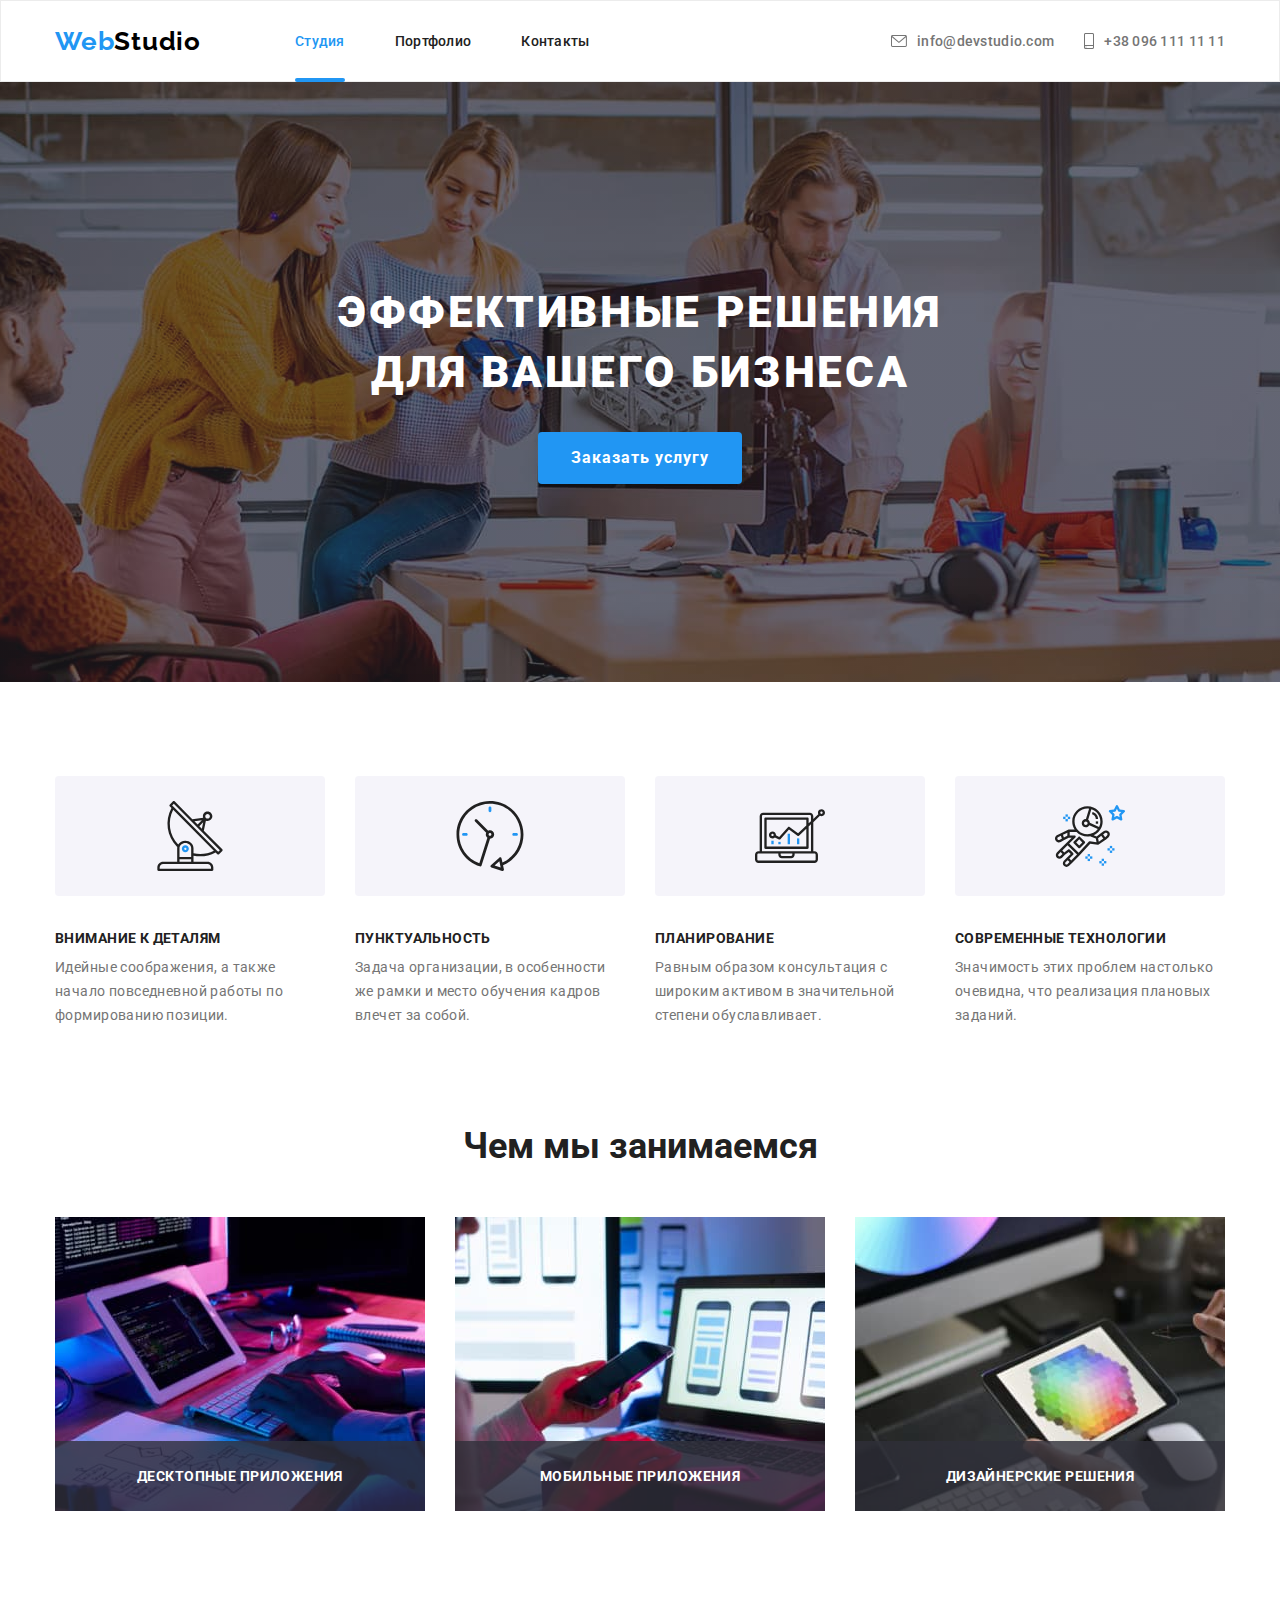
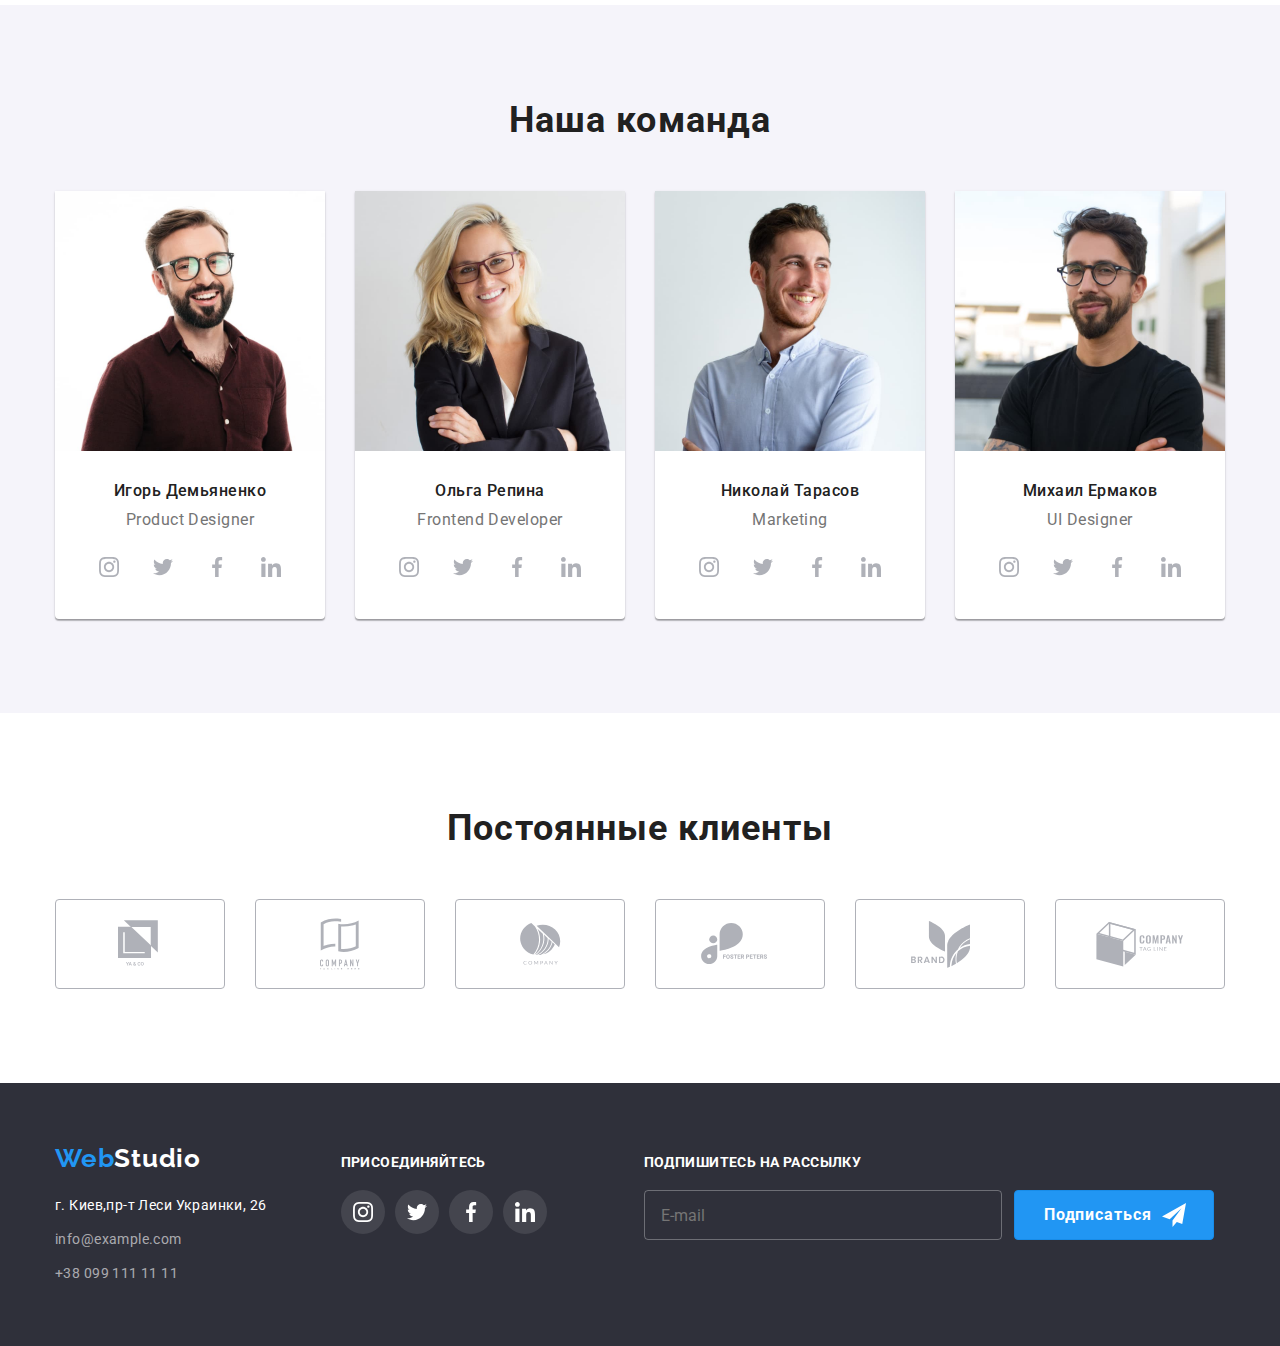
==== index.html @ 3f513c95 "Создаёт репозиторий-7, копирует файлы" ====
<!DOCTYPE html>
<html lang="ru">
  <head>
    <meta charset="UTF-8"/>
    <meta name="viewport" content="width=device-width, initial-scale=1.0"/>
    <title>Веб студия</title>
    <link rel="stylesheet" href="https://cdnjs.cloudflare.com/ajax/libs/modern-normalize/1.0.0/modern-normalize.css"/>
    <link href="https://fonts.googleapis.com/css2?family=Raleway:wght@700&family=Roboto:wght@400;500;700;900&display=swap" rel="stylesheet"/>
    <link rel="stylesheet" href="./css/style.css"/>
  </head>
  <body>
    <!--HEADER-->
    <header class="header">
      <div class="container">
        <nav class="navigation">
          <a class="logo-header link" href="./index.html" aria-label="логотип веб студии">
            <span class="logo-accent">Web</span>Studio</a>
          <ul class="navigation-list list">
            <li class="navigation-list-item">
              <a class="navigation-list-link current link" href="./index.html">Студия</a>
            </li>
            <li class="navigation-list-item">
              <a class="navigation-list-link link" href="./portfolio.html">Портфолио</a>
            </li>
            <li class="navigation-list-item">
              <a class="navigation-list-link link" href="">Контакты</a>
            </li>
          </ul>
        </nav>
        <ul class="sublist list">
          <li class="sublist-item-mail">
            <a class="contact-bright-bg-mail link" href="mailto:info@devstudio.com">
                <svg width="16px" height="12px" class="icon-envelope-svg">
                  <use href="./images/sprite.svg#icon-envelope"></use>
                </svg>
                info@devstudio.com 
              </a>
           </li>
          <li class="sublist-item-tel">
            <a class="contact-bright-bg-tel link" href="tel:+380961111111">
              <svg width="10px" height="16px" class="icon-smartphone-svg">
                <use href="./images/sprite.svg#icon-smartphone"></use>
              </svg>
              +38 096 111 11 11
            </a>
          </li>
        </ul>
      </div>
    </header>
    <main>
      <!--HERO/Section 1-->
      <section class="hero">
        <div class="container">
          <h1 class="hero-headline">Эффективные решения<br />для вашего бизнеса</h1>
          <button class="modal-button" type="button" data-modal-open>Заказать услугу</button>
        </div>
      </section>

      <!--FEATURES/Section 2-->
      <section class="features">
        <div class="container">
          <h2 class="visually-hidden">Особенности</h2>
          <ul class="features-list list">
            <li class="features-list-item icon-antenna">
              <h3 class="features-list-topic">Внимание к деталям</h3>
              <p class="features-list-text">Идейные соображения, а также<br />начало повседневной работы по<br />формированию позиции.</p>
            </li>
            <li class="features-list-item icon-clock">
              <h3 class="features-list-topic">Пунктуальность</h3>
              <p class="features-list-text">Задача организации, в особенности<br />же рамки и место обучения кадров<br />влечет за собой.</p>
            </li>
            <li class="features-list-item icon-diagram">
              <h3 class="features-list-topic">Планирование</h3>
              <p class="features-list-text">Равным образом консультация с<br />широким активом в значительной<br />степени обуславливает.</p>
            </li>
            <li class="features-list-item icon-astronaut">
              <h3 class="features-list-topic">Современные технологии</h3>
              <p class="features-list-text">Значимость этих проблем настолько<br />очевидна, что реализация плановых<br />заданий.</p>
            </li>
          </ul>
        </div>
      </section>

      <!--ABOUT US/Section 3-->
      <section class="about">
        <div class="container">
          <h2 class="about-desc">Чем мы занимаемся</h2>
          <ul class="about-desc-list list">
            <li class="about-desc-item">
              <div class="about-img-wraper">
                <img class="about-img" src="./images/section2/box1.jpg" alt="сотрудник вводит программу на клавиатуре" width="370" height="294"/>
                <h3 class="about-img-overlay">Десктопные приложения</h3>
            </div>
            </li>
            <li class="about-desc-item">
              <div class="about-img-wraper">
                <img class="about-img" src="./images/section2/box2.jpg" alt="сотрудник работает над программой для смартфонов" width="370" height="294"/>
                <h3 class="about-img-overlay">Мобильные приложения</h3>
              </div>
            </li>
            <li class="about-desc-item">
              <div class="about-img-wraper">
                <img class="about-img" src="./images/section2/box3.jpg" alt="сотрудник работает с цветами дизайна" width="370" height="294"/>
                <h3 class="about-img-overlay">Дизайнерские решения</h3>
              </div>
            </li>
          </ul>
        </div>
      </section>

      <!--OUR TEAM/Section 4-->
      <section class="team">
        <div class="container">
          <h2 class="team-staff">Наша команда</h2>
            <ul class="staff-list list">
              <li class="team-list-item">
                <img class="staff-img" src="./images/section4/teamcard1.jpg" alt="фото дизайнера продукта" width="270" height="260"/>
                <div class="staff-info">
                  <h3 class="staff-name">Игорь Демьяненко</h3>
                  <p class="staff-spetiality" lang="en">Product Designer</p>
                  <ul class="social-list list">
                    <li class="social-list-item">
                      <a class="social-list-link" href="">
                        <svg class="social-list-svg">
                          <use href="./images/sprite.svg#icon-instagram"></use>
                        </svg>
                      </a>
                    </li>
                    <li class="social-list-item">
                      <a class="social-list-link" href="">
                        <svg class="social-list-svg">
                          <use href="./images/sprite.svg#icon-twitter"></use>
                        </svg>
                      </a>
                    </li>
                    <li class="social-list-item">
                      <a class="social-list-link" href="">
                        <svg class="social-list-svg">
                          <use href="./images/sprite.svg#icon-facebook"></use>
                        </svg>
                      </a>
                    </li>
                    <li class="social-list-item">
                      <a class="social-list-link" href="">
                        <svg class="social-list-svg">
                          <use href="./images/sprite.svg#icon-linkedin"></use>
                        </svg>
                      </a>
                    </li>
                  </ul>
                </div>
              </li>
              <li class="team-list-item">
                <img class="staff-img" src="./images/section4/teamcard2.jpg" alt="фото разработчика" width="270" height="260"/>
                <div class="staff-info">
                  <h3 class="staff-name">Ольга Репина</h3>
                  <p class="staff-spetiality" lang="en">Frontend Developer</p>
                  <ul class="social-list list">
                    <li class="social-list-item">
                      <a class="social-list-link" href="">
                        <svg class="social-list-svg">
                          <use href="./images/sprite.svg#icon-instagram"></use>
                        </svg>
                      </a>
                    </li>
                    <li class="social-list-item">
                      <a class="social-list-link" href="">
                        <svg class="social-list-svg">
                          <use href="./images/sprite.svg#icon-twitter"></use>
                        </svg>
                      </a>
                    </li>
                    <li class="social-list-item">
                      <a class="social-list-link" href="">
                        <svg class="social-list-svg">
                          <use href="./images/sprite.svg#icon-facebook"></use>
                        </svg>
                      </a>
                    </li>
                    <li class="social-list-item">
                      <a class="social-list-link" href="">
                        <svg class="social-list-svg">
                          <use href="./images/sprite.svg#icon-linkedin"></use>
                        </svg>
                      </a>
                    </li>
                  </ul>
                </div> 
              </li>
              <li class="team-list-item">
                <img class="staff-img" src="./images/section4/teamcard3.jpg" alt="фото маркетолога" width="270" height="260"/>
                <div class="staff-info">
                  <h3 class="staff-name">Николай Тарасов</h3>
                  <p class="staff-spetiality" lang="en">Marketing</p>
                  <ul class="social-list list">
                    <li class="social-list-item">
                      <a class="social-list-link" href="">
                        <svg class="social-list-svg">
                          <use href="./images/sprite.svg#icon-instagram"></use>
                        </svg>
                      </a>
                    </li>
                    <li class="social-list-item">
                      <a class="social-list-link" href="">
                        <svg class="social-list-svg">
                          <use href="./images/sprite.svg#icon-twitter"></use>
                        </svg>
                      </a>
                    </li>
                    <li class="social-list-item">
                      <a class="social-list-link" href="">
                        <svg class="social-list-svg">
                          <use href="./images/sprite.svg#icon-facebook"></use>
                        </svg>
                      </a>
                    </li>
                    <li class="social-list-item">
                      <a class="social-list-link" href="">
                        <svg class="social-list-svg">
                          <use href="./images/sprite.svg#icon-linkedin"></use>
                        </svg>
                      </a>
                    </li>
                  </ul>
                </div>
              </li>
              <li class="team-list-item">
                <img class="staff-img" src="./images/section4/teamcard4.jpg" alt="фото дизайнера интерфейса" width="270" height="260"/>
                <div class="staff-info">
                  <h3 class="staff-name">Михаил Ермаков</h3>
                  <p class="staff-spetiality" lang="en">UI Designer</p>
                  <ul class="social-list list">
                    <li class="social-list-item">
                      <a class="social-list-link" href="">
                        <svg class="social-list-svg">
                          <use href="./images/sprite.svg#icon-instagram"></use>
                        </svg>
                      </a>
                    </li>
                    <li class="social-list-item">
                      <a class="social-list-link" href="">
                        <svg class="social-list-svg">
                          <use href="./images/sprite.svg#icon-twitter"></use>
                        </svg>
                      </a>
                    </li>
                    <li class="social-list-item">
                      <a class="social-list-link" href="">
                        <svg class="social-list-svg">
                          <use href="./images/sprite.svg#icon-facebook"></use>
                        </svg>
                      </a>
                    </li>
                    <li class="social-list-item">
                      <a class="social-list-link" href="">
                        <svg class="social-list-svg">
                          <use href="./images/sprite.svg#icon-linkedin"></use>
                        </svg>
                      </a>
                    </li>
                  </ul>
                </div>
              </li>
            </ul>
        </div>
      </section>

      <!--OUR CLIENTS/Section 5-->
      <section class="clients">
        <div class="container">
          <h2 class="titel-text">Постоянные клиенты</h2>
          <ul class="clients-list list">
            <li class="clients-list-icon">
              <a class="clients-link" href="">
                <svg width="44px" height="49px" class="clients-logo-svg">
                  <use href="./images/sprite.svg#icon-logo-1"></use>
                </svg>
              </a>
            </li>
            <li class="clients-list-icon">
              <a class="clients-link" href="">
                <svg  width="40px" height="52px" class="clients-logo-svg">
                  <use  href="./images/sprite.svg#icon-logo-2"></use>
                </svg>
              </a>
            </li>
            <li class="clients-list-icon">
              <a class="clients-link" href="">
                <svg width="41px" height="42px" class="clients-logo-svg">
                  <use href="./images/sprite.svg#icon-logo-3"></use>
                </svg>
              </a>
            </li>
            <li class="clients-list-icon">
              <a class="clients-link" href="">
                <svg width="79px" height="42px" class="clients-logo-svg">
                  <use href="./images/sprite.svg#icon-logo-4"></use>
                </svg>
              </a>
            </li>
            <li class="clients-list-icon">
              <a class="clients-link" href="">
                <svg width="59px" height="47px" class="clients-logo-svg">
                  <use href="./images/sprite.svg#icon-logo-5"></use>
                </svg>
              </a>
            </li>
            <li class="clients-list-icon">
              <a class="clients-link" href="">
                <svg width="88px" height="45px" class="clients-logo-svg">
                  <use href="./images/sprite.svg#icon-logo-6"></use>
                </svg>
              </a>
            </li>
          </ul>
        </div>
      </section> 
    </main>
    <!--FOOTER-->
    <footer class="footer">
      <div class="container">
        <div class="logo-address-footer">
            <a class="logo-footer link" href="./index.html" aria-label="логотип веб студии">
              <span class="logo-accent">Web</span>Studio</a>
          <address class="address">
            <a class="contact-map link" href="https://www.google.com/maps/place/бул.+Леси+Украинки,+26,+Киев,+Украина,+02000/@50.4265807,30.5361971,17z/data=!3m1!4b1!4m5!3m4!1s0x40d4cf0e033ecbe9:0x57a4dffefec77da0!8m2!3d50.4265807!4d30.5383858" target="blank">г. Киев,пр-т Леси Украинки, 26</a><br />
            <a class="contact-mail link" href="mailto:info@devstudio.com">info@example.com</a><br />
            <a class="contact-tel link" href="tel:+380961111111">+38 099 111 11 11</a>
          </address>
        </div>
        <div class="social-block-footer">
          <h3 class="slogan">присоединяйтесь</h3>
          <ul class="social-list-footer list">
            <li class="social-item-footer">
              <a class="social-link-footer" href="">
                <svg class="social-link-footer-svg">
                  <use href="./images/sprite.svg#icon-instagram"></use>
                </svg>
              </a>
            </li>
            <li class="social-item-footer">
              <a class="social-link-footer" href="">
                <svg class="social-link-footer-svg">
                  <use href="./images/sprite.svg#icon-twitter"></use>
                </svg>
              </a>
            </li>
            <li class="social-item-footer">
              <a class="social-link-footer" href="">
                <svg class="social-link-footer-svg">
                <use href="./images/sprite.svg#icon-facebook"></use>
              </svg>
              </a>
            </li>
            <li class="social-item-footer">
              <a class="social-link-footer" href="">
                <svg class="social-link-footer-svg">
                  <use href="./images/sprite.svg#icon-linkedin"></use>
                </svg>
              </a>
            </li>
          </ul>
        </div>
        <div class="mailing-form-wraper">
          <h3 class="slogan">Подпишитесь на рассылку</h3>
          <form action="#" class="mailing-form">
            <input type="mail" name="user-mail" class="mailing-form-input" placeholder="E-mail">
            <div class="button-wraper">
              <button type="submit" class="mailing-form-submit">Подписаться</button>
              <svg width="24px" height="24px" class="submit-icon-svg">
                <use href="./images/sprite.svg#icon-send"></use>
              </svg>
            </div>
          </form>
        </div>
      </div>
    </footer>
    <div class="backdrop is-hidden" data-modal>
      <div class="modal">
        <button type="button" class="close-button" data-modal-close>
          <svg width="17px" height="17px" class="icon-close-button">
            <use href="./images/sprite.svg#icon-close-button"></use>
          </svg>
        </button>
        <h2 class="headline-modal">Оставьте свои данные, мы вам перезвоним</h2>
        <form action="#" class="modal-form">
          <label class="modal-form-field">
            Имя 
            <span class="form-field-wraper">
              <input type="text" name="user-name" class="modal-form-input" required>
              <svg width="12px" height="12px" class="modal-icon-svg">
                <use href="./images/sprite.svg#icon-modal-name"></use>
              </svg>
            </span>
          </label>
          <label class="modal-form-field">
            Телефон
            <span class="form-field-wraper">
            <input type="tel" name="user-phone" class="modal-form-input" required>
              <svg width="13px" height="13px" class="modal-icon-svg">
                <use href="./images/sprite.svg#icon-modal-tel"></use>
              </svg>
            </span>
          </label>
          <label class="modal-form-field">
            Почта
            <span class="form-field-wraper">
            <input type="mail" name="user-mail" class="modal-form-input" required>
              <svg width="15px" height="12px" class="modal-icon-svg">
                <use href="./images/sprite.svg#icon-modal-mail"></use>
              </svg>
            </span>
          </label>
          <span class="coment-titel-wraper">Комментарий</span>
          <textarea name="user-massage" id="" cols="30" rows="10" class="modal-form-massage" placeholder="Введите текст"></textarea>
          <input type="checkbox" name="user-policy" value="accept-policy" id="check-policy" class="modal-form-policy visually-hidden">
          <label class="modal-form-policy-label" for="check-policy">
            Соглашаюсь с рассылкой и принимаю &nbsp; <a class="modal-link-accent-color" href="#">Условия договора</a>
          </label>
          <div class="submit-button-wraper">
            <button type="submit" class="modal-form-button">Отправить</button>
          </div>
        </form>
      </div>
    </div>
    <script src="./js/modal.js"></script>
  </body>
</html>
---- css/style.css ----
:root {
  --main-font: Roboto, sans-serif;
  --secondary-font: Raleway, sans-serif;
  --titel-text-color: #212121;
  --titel-accent-bg-color: #ffffff;
  --primary-text-color: #757575;
  --secondary-text-color: rgba(255, 255, 255, 0.6);
  --primary-bg-color: #e5e5e5;
  --secondary-bg-color: #f5f4fa;
  --hero-footer-bg-color: #2f303a;
  --dark-accent-color: #000000;
  --bright-accent-color: #2196f3;
  --bg-accent-color: #188ce8;
  --border-color: #EEEEEE;
  --border-line-color: #ECECEC;
  --social-icons-color: #afb1b8; 
}
/*====COMPONENTS====*/
html {
  box-sizing: border-box;
}

*,
*::before,
*::after {
  box-sizing: inherit;
  margin: 0;
  padding: 0;
}

body {
  font-family: var(--main-font);
}
/*----Section 2/hidden titel----*/

.visually-hidden {
  position: absolute !important;
  clip: rect(1px 1px 1px 1px); /* IE6, IE7 */
  clip: rect(1px, 1px, 1px, 1px);
  padding: 0 !important;
  border: 0 !important;
  height: 1px !important;
  width: 1px !important;
  overflow: hidden;
}
.list {
  list-style: none;
}
.link {
  text-decoration: none;
}
/*----Page bg----*/
.background-color {
  color: var(--primary-bg-color);
}
.header {
  background-color: var(--titel-accent-bg-color);
}
.logo-accent {
  color: var(--bright-accent-color);
}
/*----Section 1/bg+bg-img+img+gradient----*/
.hero {
  max-width: 1600px;
  height: 600px;
  margin-left: auto;
  margin-right: auto;
  background-color: var(--hero-footer-bg-color);
  background-image: linear-gradient(rgba(47, 48, 58, 0.4), rgba(47, 48, 58, 0.4)), url(../images/section1/hero-bg-img.jpg), url(../images/section1/grey-bg-img.jpg);
  background-repeat: no-repeat;
  background-position: center;
  background-size: cover;
  background-origin: border-box;
}
.modal-button {
  color: var(--titel-accent-bg-color);
  background-color: var(--bright-accent-color);
}
.footer {
  background-color: var(--hero-footer-bg-color);
}

.contact-map,
.contact-mail,
.contact-tel {
  font-style: normal;
}
.contact-bright-bg-mail,
.contact-bright-bg-tel {
  color: var(--primary-text-color);
}
.contact-mail,
.contact-tel {
  color: var(--secondary-text-color);
}
.option-button {
  color: var(--titel-text-color);
  background-color: var(--secondary-bg-color); 
}
img {
  display: block;
}
/*----General Container----*/
.container {
  width: 1200px;
  padding: 0 15px;
  margin: 0 auto;
}
/*----Hero Modal----*/
.backdrop {
  position: fixed;
  top: 0;
  left: 0;
  width: 100%;
  height: 100%;
  background-color: rgba(0, 0, 0, 0.2);
  transition: all 500ms linear;
}
.backdrop.is-hidden {
  opacity: 0;
  visibility: hidden;
  pointer-events: none;
  transition: all 500ms linear 500ms; 
}
.backdrop.is-hidden .modal {
  transform: translate(-50%, -50%) scale(0);
  transition: all 500ms linear 0ms;
}

.modal {
  position: absolute;
  top: 50%;
  left: 50%;
  transform: translate(-50%, -50%) scale(1);
  width: 528px;
  height: 581px;
  background: var(--titel-accent-bg-color);
  box-shadow: 0px 1px 3px rgba(0, 0, 0, 0.12), 0px 1px 1px rgba(0, 0, 0, 0.14), 0px 2px 1px rgba(0, 0, 0, 0.2);
  border-radius: 4px;
  transition: all 500ms linear 250ms;
  padding: 40px;
}
.close-button {
  position: absolute;
  top: 8px;
  right: 8px;
  width: 30px;
  height: 30px;
  background-color: var(--titel-accent-bg-color);
  border: 1px solid rgba(0, 0, 0, 0.1);
  border-radius:50%;
  cursor: pointer;
  transition-property: fill;
  transition-duration: 250ms;
  transition-timing-function: cubic-bezier(0.4, 0, 0.2, 1);
}
.close-button:hover,
.close-button:focus {
  fill: var(--bright-accent-color);
}
.icon-close-button {
  position: absolute;
  top: 50%;
  left: 50%;
  transform: translate(-50%, -50%);
}


/* ======== HEADER ======== */
.header {
  padding: 0;
  border: 1px solid var(--border-line-color);
}
.header .container {
  display: flex;
}
.navigation {
  display: flex;
  align-items: center;
}
.navigation-list {
  display: flex;
}
.sublist {
  display: flex;
}
.sublist {
  margin-left: auto;
}

.navigation-list-item:not(:last-child) {
  margin-right: 50px;
}
.navigation-list-item {
  position: relative;
}
  
.logo-header {
  font-family: var(--secondary-font);
  font-weight: 700;
  font-size: 26px;
  line-height: 1.191;
  letter-spacing: 0.03em;
  color: var(--dark-accent-color);
  margin-right: 94px;
}
.navigation-list-link {
  display: inline-block;
  padding: 32px 0;
  font-weight: 500;
  font-size: 14px;
  line-height: 1.143;
  letter-spacing: 0.02em;
  color: var(--titel-text-color);
  transition-property: color;
  transition-duration: 250ms;
  transition-timing-function: cubic-bezier(0.4, 0, 0.2, 1);
}
.sublist-item-mail {
  display: flex;
}
.sublist-item-tel {
  display: flex;
  margin-left: 30px;
}
.contact-bright-bg-mail,
.contact-bright-bg-tel {
  display: flex;
  align-items:center; 
  padding: 32px 0;
  font-weight: 500;
  font-size: 14px;
  line-height: 1.143;
  letter-spacing: 0.02em;
  color: var(--primary-text-color);
  transition-property: color;
  transition-duration: 250ms;
  transition-timing-function: cubic-bezier(0.4, 0, 0.2, 1); 
}
.navigation-list-link:hover,
.navigation-list-link:focus,
.contact-bright-bg-mail:hover,
.contact-bright-bg-mail:focus,
.contact-bright-bg-tel:hover,
.contact-bright-bg-tel:focus {
  color: var(--bright-accent-color);
}
.navigation-list-link.current::after {
  opacity: 1;
  visibility: visible;
  pointer-events: auto; 
}

.navigation .navigation-list-link.current {
  color: var(--bright-accent-color);  
}

.navigation-list-link::after {
  content:"";
  position: absolute;
  bottom: -1px;
  left: 0;
  display: flex;
  width: 100%;
  height: 4px;
  background: var(--bright-accent-color);
  border-radius: 2px; 
  opacity: 0;
}
.icon-envelope-svg, 
.icon-smartphone-svg {
  margin-right: 10px;
  fill: var(--primary-text-color);
  transition-property: fill;
  transition-duration: 250ms;
  transition-timing-function: cubic-bezier(0.4, 0, 0.2, 1);
}
.contact-bright-bg-mail:hover .icon-envelope-svg,
.contact-bright-bg-mail:focus .icon-envelope-svg,
.contact-bright-bg-tel:hover .icon-smartphone-svg,
.contact-bright-bg-tel:focus .icon-smartphone-svg {
  fill: var(--bright-accent-color);
}




/* ======== END HEADER ======== */

/* ======== HERO-Section 1======== */
.hero {
  height: 600px;
}

.hero .container {
  text-align: center;
  padding: 200px 0;
}
.hero-headline {
  font-weight: 900;
  font-size: 44px;
  line-height: 1.364;
  text-align: center;
  letter-spacing: 0.06em;
  text-transform: uppercase;
  color: var(--titel-accent-bg-color);
  margin-bottom: 30px;
}

.modal-button {
  display: inline-block;
  padding: 10px 32px;
  font-family: var(--main-font);
  font-weight: 700;
  font-size: 16px;
  line-height: 1.875;
  letter-spacing: 0.06em;
  border: 1px solid transparent;
  box-shadow: 0px 4px 4px rgba(0, 0, 0, 0.15);
  border-radius: 4px;
  min-width: 200px;
  min-height: 50px;
  transition-property: background-color;
  transition-duration: 250ms;
  transition-timing-function: cubic-bezier(0.4, 0, 0.2, 1);
    
}
.modal-button:hover,
.modal-button:focus {
  background-color: var(--bg-accent-color);
}

/* ======== END HERO-Section1 ======== */


/* ======== FEATURES-Section2 ======== */
.features {
  padding: 94px 0 0;
}
.features-list {
  display: flex;
}

.features-list-item {
  width: 270px;
}

.features-list-item:not(:last-child) {
  margin-right: 30px;
}
.features-list-item::before {
  content:"";
  display: inline-block; 
  border-radius: 4px;
  width: 100%;
  height: 120px;
  background-repeat: no-repeat;
  background-position: center;
  background-color: var(--secondary-bg-color);
  margin-bottom: 30px;
}
.icon-antenna::before {
  content:"";
  background-image: url(../images/features-bg-img/1-antenna.svg);  
}
.icon-clock::before {
  content:"";
  background-image: url(../images/features-bg-img/2-clock.svg);  
}
.icon-diagram::before {
  content:"";
  background-image: url(../images/features-bg-img/3-diagram.svg);  
}
.icon-astronaut::before {
  content:"";
  background-image: url(../images/features-bg-img/4-astronaut.svg);
}



.features-list-topic {
  font-weight: 700;
  font-size: 14px;
  line-height: 1.143;
  letter-spacing: 0.03em;
  text-transform: uppercase;
  color: var(--titel-text-color);
}
.features-list-text {
  font-weight: 400;
  font-size: 14px;
  line-height: 1.714;
  letter-spacing: 0.03em;
  color: var(--primary-text-color);
  height: 75px;
  margin-top: 10px;
}
/* ======== END FEATURES-Section2 ======== */

/* ======== ABOUT-Section 3 ======== */
.about {
  padding: 94px 0;
}
.about-desc {
  margin-bottom: 50px;
}
.about-desc-item:not(:last-child) {
  margin-right: 30px;
}
.about-desc-list {
  display: flex;
}
.about-desc {
  font-weight: 700;
  font-size: 36px;
  line-height: 1.167;
  text-align: center;
  color: var(--titel-text-color);
}
.about-img-wraper {
  position: relative;
}
.about-img-overlay {
  padding-top: 27px;
  padding-bottom: 27px;
  position: absolute;
  bottom: 0;
  left: 0;
  height: 70px;
  width: 100%;
  font-weight: 700;
  font-size: 14px;
  line-height: 1,141;
  text-align: center;
  letter-spacing: 0.03em;
  text-transform: uppercase;
  color: var(--titel-accent-bg-color);
  background: rgba(47, 48, 58, 0.8);
}
/* ======== END ABOUT-Section 3 ======== */

/* ======== TEAM-Section 4 ======== */

.team {
  background-color: var(--secondary-bg-color);
  padding-top: 94px;
  padding-bottom: 94px;
}
.team-staff {
  font-weight: 700;
  font-size: 36px;
  line-height: 1.167;
  text-align: center;
  letter-spacing: 0.03em;
  color: var(--titel-text-color);
  margin-bottom: 50px;
}
.staff-list {
  display: flex;
}
.team-list-item:not(:last-child) {
  margin-right: 30px;
}
.team-list-item {
  background: var(--titel-accent-bg-color);
  box-shadow: 0px 1px 3px rgba(0, 0, 0, 0.12), 0px 1px 1px rgba(0, 0, 0, 0.14), 0px 2px 1px rgba(0, 0, 0, 0.2);
  border-radius: 0px 0px 4px 4px;
  
}
.staff-info {
  padding: 30px 10px;
}

.staff-name {
  font-weight: 500;
  font-size: 16px;
  line-height: 1.187;
  letter-spacing: 0.03em;
  text-align: center;
  color: var(--titel-text-color);
  margin-bottom: 10px;
}
.staff-name {
  margin-bottom: 10px;
}
.staff-spetiality {
  font-weight: 400;
  font-size: 16px;
  line-height: 1.187;
  letter-spacing: 0.03em;
  text-align: center;
  color: var(--primary-text-color);
  margin-bottom: 16px;
}
.social-list {
  display: flex;
  justify-content: center;
}
.social-list-item:not(:last-child) {
  margin-right: 10px;
}
.social-list-link:hover, 
.social-list-link:focus {
  background-color: var(--bright-accent-color);
}
.social-list-link {
  display: flex;
  align-items: center;
  justify-content: center;
  width: 44px;
  height: 44px;
  background: var(--titel-accent-bg-color);
  border-radius: 50%;
  transition-property: background-color;
  transition-duration: 250ms;
  transition-timing-function: cubic-bezier(0.4, 0, 0.2, 1);
}
.social-list-link:hover .social-list-svg {
  fill: var(--titel-accent-bg-color);
}
.social-list-svg {
  fill: var(--social-icons-color);
  width: 20px;
  height: 20px;
  transition-property: fill;
  transition-duration: 250ms;
  transition-timing-function: cubic-bezier(0.4, 0, 0.2, 1);
}

/* ======== END TEAM-Section 4 ======== */


/* ======== OUR CLIENTS-Section 5 ======== */
.clients {
  padding: 94px 0;
}
.titel-text {
  margin-bottom: 50px;
  font-weight: 700;
  font-size: 36px;
  line-height: 1.167;
  text-align: center;
  letter-spacing: 0.03em;
  color: var(--titel-text-color);
}
.clients-list {
  display: flex;
}
.clients-list-icon:not(:last-child) {
  margin-right: 30px;
}

.clients-link {
  display: flex;
  align-items: center;
  justify-content: center;
  border: 1px solid var(--social-icons-color);
  border-radius: 4px;
  width: 170px;
  height: 90px;
  transition-property: border-color;
  transition-duration: 250ms;
  transition-timing-function: cubic-bezier(0.4, 0, 0.2, 1);
}
.clients-link:hover,
.clients-link:focus {
  border-color: var(--bright-accent-color);
}

.clients-logo-svg {
  display: flex;
  fill: var(--social-icons-color);
  transition-property: fill; 
  transition-duration: 250ms;
  transition-timing-function: cubic-bezier(0.4, 0, 0.2, 1);
}
.clients-link:hover .clients-logo-svg {
  fill: var(--bright-accent-color);
}



/* ======== END OUR CLIENTS-Section 5 ======== */

/* ======== FOOTER ======== */
.footer {
  padding: 60px 0;
}

.logo-address-footer,
.social-block-footer,
.mailing-form-wraper {
  display: inline-flex;
  flex-direction: column;
  align-items: flex-start;
}

.logo-footer {
  display: inline-block;
  margin-bottom: 20px;
  font-family: var(--secondary-font);
  font-weight: 700;
  font-size: 26px;
  line-height: 1.191;
  letter-spacing: 0.03em;
  color: var(--titel-accent-bg-color);  
}

.contact-mail,
.contact-tel,
.contact-map {
  font-family: var(--main-font);
  font-weight: 400;
  font-size: 14px;
  line-height: 1.713;
  letter-spacing: 0.03em;
}
.contact-map {
  color: var(--titel-accent-bg-color);
}
.contact-map,
.contact-mail {
  display: inline-block;
  margin-bottom: 10px;
  transition-property: color;
  transition-duration: 250ms;
  transition-timing-function: cubic-bezier(0.4, 0, 0.2, 1);
}

.contact-map:hover,
.contact-map:focus,
.contact-mail:hover,
.contact-mail:focus,
.contact-tel:hover,
.contact-tel:focus {
  color: var(--bright-accent-color);
}

.social-block-footer {
  margin-left: 70px;
}

.slogan {
  display: inline-block;
  margin-bottom: 20px;
  font-size: 14px;
  line-height: 1,141;
  letter-spacing: 0.03em;
  text-transform: uppercase;
  color: var(--titel-accent-bg-color);
}
.social-list-footer {
  display: flex; 
} 

.social-item-footer:not(:last-child) {
  margin-right: 10px;
}
.social-link-footer {
  display: flex;
  align-items: center;
  justify-content: center;
  width: 44px;
  height: 44px;
  border-radius: 50%;
  background-color: rgba(255, 255, 255, 0.1);
  transition-property: background-color;
  transition-duration: 250ms;
  transition-timing-function: cubic-bezier(0.4, 0, 0.2, 1);
}
.social-link-footer:hover, 
.social-link-footer:focus {
  background-color: var(--bright-accent-color);
}
.social-link-footer-svg {
  fill: var(--titel-accent-bg-color);
  width: 20px;
  height: 20px;
}

 
.mailing-form-wraper {
  margin-left: 93px;
}

.mailing-form {
  display: flex; 
}

.mailing-form-input:not(:last-child) {
margin-right: 12px;
}


.mailing-form-input:focus {
  outline: none;
} 
.mailing-form-input {
  padding-left: 16px;
  width: 358px;
  height: 50px;
  border: 1px solid rgba(255, 255, 255, 0.3);
  border-radius: 4px;
  background-color: transparent;
  color: rgba(255, 255, 255, 0.6);
}
.mailing-form-submit:hover,
.mailing-form-submit:focus {
  background-color: var(--bg-accent-color); 
}
.mailing-form-submit {
  display: flex;
  align-items: center;
  padding-left: 29px;
  width: 200px;
  height: 50px;
  font-weight: 700;
  font-size: 16px;
  line-height: 1,876;
  align-items: center;
  text-align: center;
  letter-spacing: 0.06em;
  color: var(--titel-accent-bg-color);
  border-radius: 4px;
  background-color:var(--bright-accent-color);
  border: 1px solid var(--bg-accent-color);
  outline: none;
  transition-property: background-color;
  transition-duration: 250ms;
  transition-timing-function: cubic-bezier(0.4, 0, 0.2, 1);
}

.button-wraper {
  position: relative;
  display: flex;
}
.submit-icon-svg {
  position: absolute;
  top: 13px;
  right: 28px;
  fill: var(--titel-accent-bg-color);
}
/* ======== END FOOTER ======== */

/* ======== MODAL FORM======== */

.headline-modal {
  margin-bottom: 12px;
  font-weight: 700;
  font-size: 20px;
  line-height: 1,151;
  text-align: center;
  letter-spacing: 0.03em;
  color: var(--titel-text-color);
}
.modal-form {
  display: flex;
  flex-direction: column;
}
.modal-form-field {
  font-weight: 400;
  font-size: 12px;
  line-height: 1,167;
  letter-spacing: 0.01em;
  color: var(--primary-text-color);
  margin-bottom: 10px;
}
.form-field-wraper {
  position: relative;
  display: block;
  margin-top: 4px;
}
.modal-form-input {
  display: block;
  width: 100%;
  height: 40px;
  border: 1px solid rgba(33, 33, 33, 0.2);
  border-radius: 4px;
  padding-left: 42px;
}
.modal-form-input:focus,
.modal-form-massage:focus {
  outline: none;
  border: 1px solid var(--bright-accent-color);
}
.modal-icon-svg {
  position: absolute;
  top: 50%;
  left: 15px;
  transform: translateY(-50%);
}
.modal-form-input:focus + .modal-icon-svg {
  fill: var(--bright-accent-color);
}


.coment-titel-wraper {
  display: inline-block;
  font-weight: 400;
  font-size: 12px;
  line-height: 1,167;
  letter-spacing: 0.01em;
  color: var(--primary-text-color);
}
.modal-form-massage {
  height: 120px;
  border: 1px solid rgba(33, 33, 33, 0.2);
  border-radius: 4px;
  resize: none;
  font-weight: 400;
  font-size: 14px;
  line-height: 1,141;
  letter-spacing: 0.01em;
  color: rgba(117, 117, 117, 0.5);
  padding: 12px 16px;
  margin-top: 4px;
  margin-bottom: 20px;
}


.modal-form-policy:checked + .modal-form-policy-label::before {
  background-color: var(--bright-accent-color);
  border-color: var(--bright-accent-color);
  background-image: url(../images/check-mark-icon.svg);
}

.modal-form-policy-label {
  display: flex;
  justify-content: center;
  
  text-align: center;
  font-weight: 400;
  font-size: 14px;
  line-height: 1,713;
  letter-spacing: 0.03em;
  color: var(--primary-text-color);
  margin-bottom: 30px;
}
.modal-form-policy-label::before {
  content:"";
  display: flex;
  width: 16px;
  height: 15px;
  border-radius: 2px;
  border: 2px solid var(--titel-text-color);
  margin-right: 7px;
}
.modal-link-accent-color {
  display: inline-block;
  color: var(--bright-accent-color);
}
.submit-button-wraper {
  display: flex;
  justify-content: center;
  
}
.modal-form-button {
  width: 200px;
  height: 50px;
  color: var(--titel-accent-bg-color);
  background-color: var(--bright-accent-color);
  box-shadow: 0px 4px 4px rgba(0, 0, 0, 0.15);
  border: 1px solid var(--bg-accent-color);
  border-radius: 4px;
  transition-property: background-color;
  transition-duration: 250ms;
  transition-timing-function: cubic-bezier(0.4, 0, 0.2, 1);
}
.modal-form-button:hover,
.modal-form-button:focus {
  background-color: var(--bg-accent-color);
}
/* ======== END MODAL FORM ======== */


/* ======== PORTFOLIO-Filter-Buttons ======== */

.option-button {
  display: inline-block;
  padding: 6px 22px;
  min-width: 73px;
  font-family: var(--main-font);
  font-weight: 500;
  border-radius: 4px;
  border: 1px solid transparent;
  font-size: 16px;
  line-height: 1.625;
  text-align: center;
  letter-spacing: 0.03em;
  transition-property: color, background-color, box-shadow;
  transition-duration: 250ms;
  transition-timing-function: cubic-bezier(0.4, 0, 0.2, 1);
}

.option-button:hover,
.option-button:focus {
  color: var(--titel-accent-bg-color);
  background-color: var(--bright-accent-color);
  box-shadow: 0px 3px 1px rgba(0, 0, 0, 0.1), 0px 1px 2px rgba(0, 0, 0, 0.08), 0px 2px 2px rgba(0, 0, 0, 0.12);
}

.option-list .option-button.current {
  color: var(--titel-accent-bg-color);
  background-color: var(--bright-accent-color);
}
  .portfolio-section {
  padding-top: 94px;
  padding-bottom: 94px;
} 

.option-list {
  justify-content: center;
  display: flex;
  margin-bottom: 50px; 
}
.option-list-item:not(:last-child) {
  margin-right: 8px;
}


/* ======== END PORTFOLIO-Filter-Buttons ======== */

/* ======== PORTFOLIO-PROJECTS-GALLERY-list ======== */
.projects-list {
  font-size: 0;
}

.projects-list-item {
  width: 370px;
  display: inline-block;
  background: var(--titel-accent-bg-color); 
}
.projects-list-item:not(:nth-child(3n)) {
  margin-right: 30px;
}
.projects-list-item:not(:nth-last-child(-n+3)) {
  margin-bottom: 30px;
}

.projects-link {
  display: inline-block;
  transition-property: box-shadow;
  transition-duration: 250ms;
  transition-timing-function: cubic-bezier(0.4, 0, 0.2, 1);
}
.projects-link:hover, 
.projects-link:focus {
  box-shadow: 0px 1px 1px rgba(0, 0, 0, 0.12), 0px 4px 4px rgba(0, 0, 0, 0.06), 1px 4px 6px rgba(0, 0, 0, 0.16);
}
.projects-link:hover .overlay-text {
  transform: translateY(0%);
  opacity: 1;
  visibility: visible;
  pointer-events: auto;
}

.projects-img-wraper {
  overflow: hidden;
  position: relative;
}

.projects-desc {
  padding: 20px 24px;
  border-left:  1px solid var(--border-color);
  border-right:  1px solid var(--border-color);
  border-bottom:  1px solid var(--border-color);
}

.projects-name {
  margin-bottom: 4px;
  font-weight: 700;
  font-size: 18px;
  line-height: 2;
  letter-spacing: 0.06em;
  color: var(--titel-text-color);
}

.projects-typ {
  font-weight: 400;
  font-size: 16px;
  line-height: 1.875;
  letter-spacing: 0.03em;
  color: var(--primary-text-color);
}

.overlay-text {
  display: flex;
  position: absolute;
  top: 0;
  left: 0;
  width: 100%;
  height: 100%;
  background: rgba(33, 150, 243, 0.9);
  padding: 63px 24px;
  font-size: 18px;
  line-height: 28px;
  letter-spacing: 0.03em;
  color: var(--titel-accent-bg-color);
  opacity: 0;
  visibility: hidden;
  pointer-events: none;
  transition-property: all;
  transition-duration: 250ms;
  transition-timing-function: cubic-bezier(0.4, 0, 0.2, 1);
  transform: translateY(100%); 
}





/* ======== END PORTFOLIO-PROJECTS-GALLERY-list ======== */
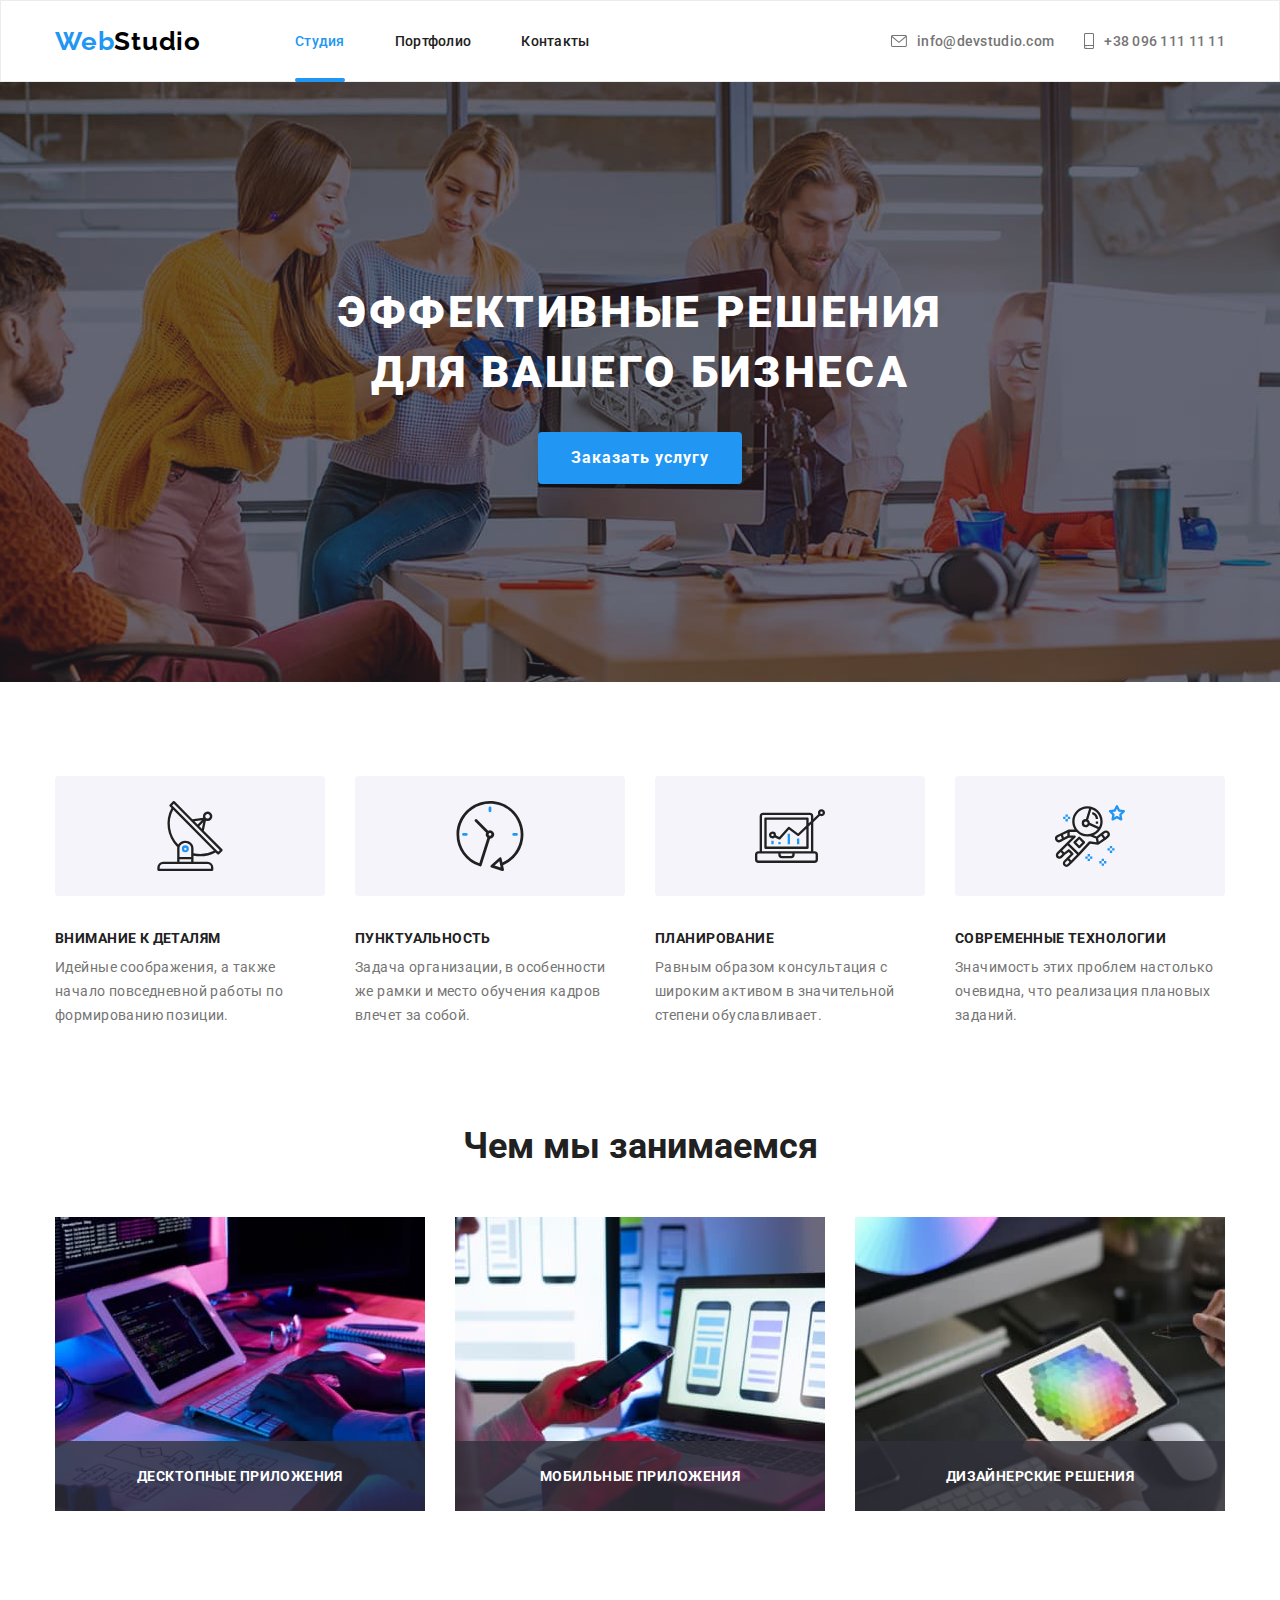
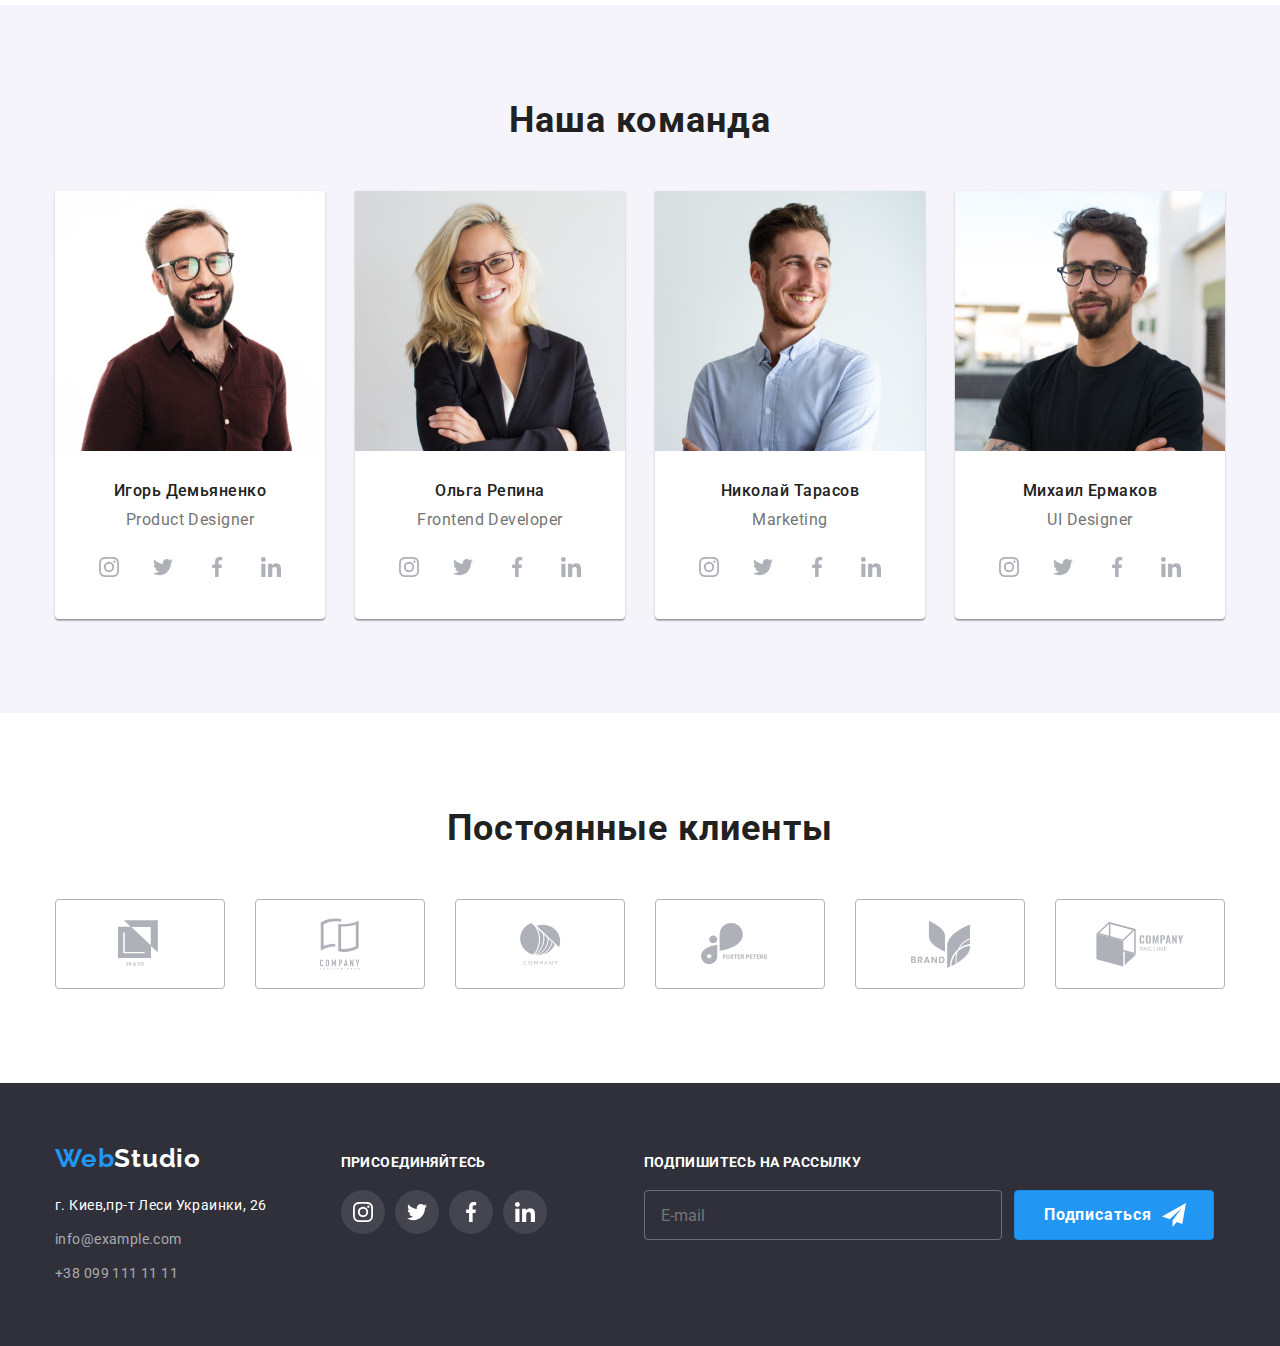
==== commit 4efbec41: "Оптимизирует sprite, создаёт файлы sass" ====
--- a/index.html
+++ b/index.html
@@ -81,7 +81,7 @@
         </div>
       </section>
 
-      <!--ABOUT US/Section 3-->
+      <!--ABOUT/Section 3-->
       <section class="about">
         <div class="container">
           <h2 class="about-desc">Чем мы занимаемся</h2>
@@ -114,7 +114,7 @@
           <h2 class="team-staff">Наша команда</h2>
             <ul class="staff-list list">
               <li class="team-list-item">
-                <img class="staff-img" src="./images/section4/teamcard1.jpg" alt="фото дизайнера продукта" width="270" height="260"/>
+                <img class="staff-img" src="./images/section4/teamcard1.jpg" alt="дизайнер продукции" width="270" height="260"/>
                 <div class="staff-info">
                   <h3 class="staff-name">Игорь Демьяненко</h3>
                   <p class="staff-spetiality" lang="en">Product Designer</p>
@@ -151,7 +151,7 @@
                 </div>
               </li>
               <li class="team-list-item">
-                <img class="staff-img" src="./images/section4/teamcard2.jpg" alt="фото разработчика" width="270" height="260"/>
+                <img class="staff-img" src="./images/section4/teamcard2.jpg" alt="фронтэнд-разработчик" width="270" height="260"/>
                 <div class="staff-info">
                   <h3 class="staff-name">Ольга Репина</h3>
                   <p class="staff-spetiality" lang="en">Frontend Developer</p>
@@ -188,7 +188,7 @@
                 </div> 
               </li>
               <li class="team-list-item">
-                <img class="staff-img" src="./images/section4/teamcard3.jpg" alt="фото маркетолога" width="270" height="260"/>
+                <img class="staff-img" src="./images/section4/teamcard3.jpg" alt="маркетолог" width="270" height="260"/>
                 <div class="staff-info">
                   <h3 class="staff-name">Николай Тарасов</h3>
                   <p class="staff-spetiality" lang="en">Marketing</p>
@@ -225,7 +225,7 @@
                 </div>
               </li>
               <li class="team-list-item">
-                <img class="staff-img" src="./images/section4/teamcard4.jpg" alt="фото дизайнера интерфейса" width="270" height="260"/>
+                <img class="staff-img" src="./images/section4/teamcard4.jpg" alt="дизайнер пользовательского интерфейса" width="270" height="260"/>
                 <div class="staff-info">
                   <h3 class="staff-name">Михаил Ермаков</h3>
                   <p class="staff-spetiality" lang="en">UI Designer</p>
@@ -329,7 +329,7 @@
           </address>
         </div>
         <div class="social-block-footer">
-          <h3 class="slogan">присоединяйтесь</h3>
+          <b class="slogan">присоединяйтесь</b>
           <ul class="social-list-footer list">
             <li class="social-item-footer">
               <a class="social-link-footer" href="">
@@ -362,9 +362,9 @@
           </ul>
         </div>
         <div class="mailing-form-wraper">
-          <h3 class="slogan">Подпишитесь на рассылку</h3>
+          <b class="slogan">Подпишитесь на рассылку</b>
           <form action="#" class="mailing-form">
-            <input type="mail" name="user-mail" class="mailing-form-input" placeholder="E-mail">
+            <input type="email" name="user-mail" class="mailing-form-input" placeholder="E-mail">
             <div class="button-wraper">
               <button type="submit" class="mailing-form-submit">Подписаться</button>
               <svg width="24px" height="24px" class="submit-icon-svg">
@@ -405,14 +405,14 @@
           <label class="modal-form-field">
             Почта
             <span class="form-field-wraper">
-            <input type="mail" name="user-mail" class="modal-form-input" required>
+            <input type="email" name="user-mail" class="modal-form-input" required>
               <svg width="15px" height="12px" class="modal-icon-svg">
                 <use href="./images/sprite.svg#icon-modal-mail"></use>
               </svg>
             </span>
           </label>
           <span class="coment-titel-wraper">Комментарий</span>
-          <textarea name="user-massage" id="" cols="30" rows="10" class="modal-form-massage" placeholder="Введите текст"></textarea>
+          <textarea name="user-massage" cols="30" rows="10" class="modal-form-massage" placeholder="Введите текст"></textarea>
           <input type="checkbox" name="user-policy" value="accept-policy" id="check-policy" class="modal-form-policy visually-hidden">
           <label class="modal-form-policy-label" for="check-policy">
             Соглашаюсь с рассылкой и принимаю &nbsp; <a class="modal-link-accent-color" href="#">Условия договора</a>
--- a/css/style.css
+++ b/css/style.css
@@ -1,3 +1,4 @@
+/*--(scss:util/variables)--*/
 :root {
   --main-font: Roboto, sans-serif;
   --secondary-font: Raleway, sans-serif;
@@ -15,7 +16,7 @@
   --border-line-color: #ECECEC;
   --social-icons-color: #afb1b8; 
 }
-/*====COMPONENTS====*/
+/*--(scss:base/common)--*/
 html {
   box-sizing: border-box;
 }
@@ -31,8 +32,12 @@
 body {
   font-family: var(--main-font);
 }
-/*----Section 2/hidden titel----*/
-
+
+img {
+  display: block;
+}
+
+/*--(scss:utils/visually-hidden)--*/
 .visually-hidden {
   position: absolute !important;
   clip: rect(1px 1px 1px 1px); /* IE6, IE7 */
@@ -43,13 +48,14 @@
   width: 1px !important;
   overflow: hidden;
 }
+/*--(scss:base/common)--*/
 .list {
   list-style: none;
 }
 .link {
   text-decoration: none;
 }
-/*----Page bg----*/
+
 .background-color {
   color: var(--primary-bg-color);
 }
@@ -59,7 +65,160 @@
 .logo-accent {
   color: var(--bright-accent-color);
 }
-/*----Section 1/bg+bg-img+img+gradient----*/
+
+.footer {
+  background-color: var(--hero-footer-bg-color);
+}
+
+.contact-map,
+.contact-mail,
+.contact-tel {
+  font-style: normal;
+}
+.contact-bright-bg-mail,
+.contact-bright-bg-tel {
+  color: var(--primary-text-color);
+}
+.contact-mail,
+.contact-tel {
+  color: var(--secondary-text-color);
+}
+.option-button {
+  color: var(--titel-text-color);
+  background-color: var(--secondary-bg-color); 
+}
+/*--(scss:base/container)--*/
+.container {
+  width: 1200px;
+  padding: 0 15px;
+  margin: 0 auto;
+}
+
+
+
+/* ======== HEADER ======== */
+/*--(scss:layout/header)--*/
+.header {
+  padding: 0;
+  border: 1px solid var(--border-line-color);
+}
+.header .container {
+  display: flex;
+}
+.logo-header {
+  font-family: var(--secondary-font);
+  font-weight: 700;
+  font-size: 26px;
+  line-height: 1.191;
+  letter-spacing: 0.03em;
+  color: var(--dark-accent-color);
+  margin-right: 94px;
+}
+.navigation {
+  display: flex;
+  align-items: center;
+}
+.navigation-list {
+  display: flex;
+}
+.navigation-list-item:not(:last-child) {
+  margin-right: 50px;
+}
+.navigation-list-item {
+  position: relative;
+}
+.navigation-list-link {
+  display: inline-block;
+  padding: 32px 0;
+  font-weight: 500;
+  font-size: 14px;
+  line-height: 1.143;
+  letter-spacing: 0.02em;
+  color: var(--titel-text-color);
+  transition-property: color;
+  transition-duration: 250ms;
+  transition-timing-function: cubic-bezier(0.4, 0, 0.2, 1);
+}
+.navigation-list-link.current::after {
+  opacity: 1;
+  visibility: visible;
+  pointer-events: auto; 
+}
+.navigation .navigation-list-link.current {
+  color: var(--bright-accent-color);  
+}
+.navigation-list-link::after {
+  content:"";
+  position: absolute;
+  bottom: -1px;
+  left: 0;
+  display: flex;
+  width: 100%;
+  height: 4px;
+  background: var(--bright-accent-color);
+  border-radius: 2px; 
+  opacity: 0;
+}
+.navigation-list-link:hover,
+.navigation-list-link:focus {
+  color: var(--bright-accent-color);
+}
+
+.sublist {
+  display: flex;
+}
+.sublist {
+  margin-left: auto;
+}
+.sublist-item-mail {
+  display: flex;
+}
+.sublist-item-tel {
+  display: flex;
+  margin-left: 30px;
+}
+
+.contact-bright-bg-mail,
+.contact-bright-bg-tel {
+  display: flex;
+  align-items:center; 
+  padding: 32px 0;
+  font-weight: 500;
+  font-size: 14px;
+  line-height: 1.143;
+  letter-spacing: 0.02em;
+  color: var(--primary-text-color);
+  transition-property: color;
+  transition-duration: 250ms;
+  transition-timing-function: cubic-bezier(0.4, 0, 0.2, 1); 
+}
+.contact-bright-bg-mail:hover,
+.contact-bright-bg-mail:focus,
+.contact-bright-bg-tel:hover,
+.contact-bright-bg-tel:focus {
+  color: var(--bright-accent-color);
+}
+.contact-bright-bg-mail:hover .icon-envelope-svg,
+.contact-bright-bg-mail:focus .icon-envelope-svg,
+.contact-bright-bg-tel:hover .icon-smartphone-svg,
+.contact-bright-bg-tel:focus .icon-smartphone-svg {
+  fill: var(--bright-accent-color);
+}
+.icon-envelope-svg, 
+.icon-smartphone-svg {
+  margin-right: 10px;
+  fill: var(--primary-text-color);
+  transition-property: fill;
+  transition-duration: 250ms;
+  transition-timing-function: cubic-bezier(0.4, 0, 0.2, 1);
+}
+
+
+
+/* ======== END HEADER ======== */
+
+/* ======== HERO-Section 1======== */
+/*--(scss:layout/hero)--*/
 .hero {
   max-width: 1600px;
   height: 600px;
@@ -72,60 +231,49 @@
   background-size: cover;
   background-origin: border-box;
 }
+
+.hero .container {
+  text-align: center;
+  padding: 200px 0;
+}
+.hero-headline {
+  font-weight: 900;
+  font-size: 44px;
+  line-height: 1.364;
+  text-align: center;
+  letter-spacing: 0.06em;
+  text-transform: uppercase;
+  color: var(--titel-accent-bg-color);
+  margin-bottom: 30px;
+}
+/*----(scss/components)----*/
 .modal-button {
+  display: inline-block;
+  padding: 10px 32px;
+  font-family: var(--main-font);
+  font-weight: 700;
+  font-size: 16px;
+  line-height: 1.875;
+  letter-spacing: 0.06em;
   color: var(--titel-accent-bg-color);
   background-color: var(--bright-accent-color);
-}
-.footer {
-  background-color: var(--hero-footer-bg-color);
-}
-
-.contact-map,
-.contact-mail,
-.contact-tel {
-  font-style: normal;
-}
-.contact-bright-bg-mail,
-.contact-bright-bg-tel {
-  color: var(--primary-text-color);
-}
-.contact-mail,
-.contact-tel {
-  color: var(--secondary-text-color);
-}
-.option-button {
-  color: var(--titel-text-color);
-  background-color: var(--secondary-bg-color); 
-}
-img {
-  display: block;
-}
-/*----General Container----*/
-.container {
-  width: 1200px;
-  padding: 0 15px;
-  margin: 0 auto;
-}
+  border: 1px solid transparent;
+  box-shadow: 0px 4px 4px rgba(0, 0, 0, 0.15);
+  border-radius: 4px;
+  min-width: 200px;
+  min-height: 50px;
+  transition-property: background-color;
+  transition-duration: 250ms;
+  transition-timing-function: cubic-bezier(0.4, 0, 0.2, 1);
+    
+}
+.modal-button:hover,
+.modal-button:focus {
+  background-color: var(--bg-accent-color);
+}
+
 /*----Hero Modal----*/
-.backdrop {
-  position: fixed;
-  top: 0;
-  left: 0;
-  width: 100%;
-  height: 100%;
-  background-color: rgba(0, 0, 0, 0.2);
-  transition: all 500ms linear;
-}
-.backdrop.is-hidden {
-  opacity: 0;
-  visibility: hidden;
-  pointer-events: none;
-  transition: all 500ms linear 500ms; 
-}
-.backdrop.is-hidden .modal {
-  transform: translate(-50%, -50%) scale(0);
-  transition: all 500ms linear 0ms;
-}
+/*--(scss:components/modal)--*/
 
 .modal {
   position: absolute;
@@ -164,176 +312,31 @@
   left: 50%;
   transform: translate(-50%, -50%);
 }
-
-
-/* ======== HEADER ======== */
-.header {
-  padding: 0;
-  border: 1px solid var(--border-line-color);
-}
-.header .container {
-  display: flex;
-}
-.navigation {
-  display: flex;
-  align-items: center;
-}
-.navigation-list {
-  display: flex;
-}
-.sublist {
-  display: flex;
-}
-.sublist {
-  margin-left: auto;
-}
-
-.navigation-list-item:not(:last-child) {
-  margin-right: 50px;
-}
-.navigation-list-item {
-  position: relative;
-}
-  
-.logo-header {
-  font-family: var(--secondary-font);
-  font-weight: 700;
-  font-size: 26px;
-  line-height: 1.191;
-  letter-spacing: 0.03em;
-  color: var(--dark-accent-color);
-  margin-right: 94px;
-}
-.navigation-list-link {
-  display: inline-block;
-  padding: 32px 0;
-  font-weight: 500;
-  font-size: 14px;
-  line-height: 1.143;
-  letter-spacing: 0.02em;
-  color: var(--titel-text-color);
-  transition-property: color;
-  transition-duration: 250ms;
-  transition-timing-function: cubic-bezier(0.4, 0, 0.2, 1);
-}
-.sublist-item-mail {
-  display: flex;
-}
-.sublist-item-tel {
-  display: flex;
-  margin-left: 30px;
-}
-.contact-bright-bg-mail,
-.contact-bright-bg-tel {
-  display: flex;
-  align-items:center; 
-  padding: 32px 0;
-  font-weight: 500;
-  font-size: 14px;
-  line-height: 1.143;
-  letter-spacing: 0.02em;
-  color: var(--primary-text-color);
-  transition-property: color;
-  transition-duration: 250ms;
-  transition-timing-function: cubic-bezier(0.4, 0, 0.2, 1); 
-}
-.navigation-list-link:hover,
-.navigation-list-link:focus,
-.contact-bright-bg-mail:hover,
-.contact-bright-bg-mail:focus,
-.contact-bright-bg-tel:hover,
-.contact-bright-bg-tel:focus {
-  color: var(--bright-accent-color);
-}
-.navigation-list-link.current::after {
-  opacity: 1;
-  visibility: visible;
-  pointer-events: auto; 
-}
-
-.navigation .navigation-list-link.current {
-  color: var(--bright-accent-color);  
-}
-
-.navigation-list-link::after {
-  content:"";
-  position: absolute;
-  bottom: -1px;
+.backdrop {
+  position: fixed;
+  top: 0;
   left: 0;
-  display: flex;
   width: 100%;
-  height: 4px;
-  background: var(--bright-accent-color);
-  border-radius: 2px; 
+  height: 100%;
+  background-color: rgba(0, 0, 0, 0.2);
+  transition: all 500ms linear;
+}
+.backdrop.is-hidden {
   opacity: 0;
-}
-.icon-envelope-svg, 
-.icon-smartphone-svg {
-  margin-right: 10px;
-  fill: var(--primary-text-color);
-  transition-property: fill;
-  transition-duration: 250ms;
-  transition-timing-function: cubic-bezier(0.4, 0, 0.2, 1);
-}
-.contact-bright-bg-mail:hover .icon-envelope-svg,
-.contact-bright-bg-mail:focus .icon-envelope-svg,
-.contact-bright-bg-tel:hover .icon-smartphone-svg,
-.contact-bright-bg-tel:focus .icon-smartphone-svg {
-  fill: var(--bright-accent-color);
-}
-
-
-
-
-/* ======== END HEADER ======== */
-
-/* ======== HERO-Section 1======== */
-.hero {
-  height: 600px;
-}
-
-.hero .container {
-  text-align: center;
-  padding: 200px 0;
-}
-.hero-headline {
-  font-weight: 900;
-  font-size: 44px;
-  line-height: 1.364;
-  text-align: center;
-  letter-spacing: 0.06em;
-  text-transform: uppercase;
-  color: var(--titel-accent-bg-color);
-  margin-bottom: 30px;
-}
-
-.modal-button {
-  display: inline-block;
-  padding: 10px 32px;
-  font-family: var(--main-font);
-  font-weight: 700;
-  font-size: 16px;
-  line-height: 1.875;
-  letter-spacing: 0.06em;
-  border: 1px solid transparent;
-  box-shadow: 0px 4px 4px rgba(0, 0, 0, 0.15);
-  border-radius: 4px;
-  min-width: 200px;
-  min-height: 50px;
-  transition-property: background-color;
-  transition-duration: 250ms;
-  transition-timing-function: cubic-bezier(0.4, 0, 0.2, 1);
-    
-}
-.modal-button:hover,
-.modal-button:focus {
-  background-color: var(--bg-accent-color);
+  visibility: hidden;
+  pointer-events: none;
+  transition: all 500ms linear 500ms; 
+}
+.backdrop.is-hidden .modal {
+  transform: translate(-50%, -50%) scale(0);
+  transition: all 500ms linear 0ms;
 }
 
 /* ======== END HERO-Section1 ======== */
 
 
 /* ======== FEATURES-Section2 ======== */
+/*--(scss:layout/features)--*/
 .features {
   padding: 94px 0 0;
 }
@@ -375,9 +378,6 @@
   content:"";
   background-image: url(../images/features-bg-img/4-astronaut.svg);
 }
-
-
-
 .features-list-topic {
   font-weight: 700;
   font-size: 14px;
@@ -397,7 +397,8 @@
 }
 /* ======== END FEATURES-Section2 ======== */
 
-/* ======== ABOUT-Section 3 ======== */
+/* ======== ABOUT-Section 3 (scss/components)======== */
+/*--(scss:layout/about)--*/
 .about {
   padding: 94px 0;
 }
@@ -440,7 +441,7 @@
 /* ======== END ABOUT-Section 3 ======== */
 
 /* ======== TEAM-Section 4 ======== */
-
+/*--(scss:layout/team)--*/
 .team {
   background-color: var(--secondary-bg-color);
   padding-top: 94px;
@@ -531,6 +532,7 @@
 
 
 /* ======== OUR CLIENTS-Section 5 ======== */
+/*--(scss:layout/clients)--*/
 .clients {
   padding: 94px 0;
 }
@@ -583,13 +585,13 @@
 /* ======== END OUR CLIENTS-Section 5 ======== */
 
 /* ======== FOOTER ======== */
+/*--(scss:layout/footer)--*/
 .footer {
   padding: 60px 0;
 }
 
 .logo-address-footer,
-.social-block-footer,
-.mailing-form-wraper {
+.social-block-footer {
   display: inline-flex;
   flex-direction: column;
   align-items: flex-start;
@@ -635,7 +637,7 @@
 .contact-tel:focus {
   color: var(--bright-accent-color);
 }
-
+/*--(scss:components/social-block-footer)--*/
 .social-block-footer {
   margin-left: 70px;
 }
@@ -680,6 +682,9 @@
 
  
 .mailing-form-wraper {
+  display: inline-flex;
+  flex-direction: column;
+  align-items: flex-start;
   margin-left: 93px;
 }
 
@@ -742,8 +747,8 @@
 }
 /* ======== END FOOTER ======== */
 
-/* ======== MODAL FORM======== */
-
+/* ======== MODAL FORM (scss/components)======== */
+/*--(scss:components/modal-form)--*/
 .headline-modal {
   margin-bottom: 12px;
   font-weight: 700;
@@ -792,8 +797,6 @@
 .modal-form-input:focus + .modal-icon-svg {
   fill: var(--bright-accent-color);
 }
-
-
 .coment-titel-wraper {
   display: inline-block;
   font-weight: 400;
@@ -816,14 +819,11 @@
   margin-top: 4px;
   margin-bottom: 20px;
 }
-
-
 .modal-form-policy:checked + .modal-form-policy-label::before {
   background-color: var(--bright-accent-color);
   border-color: var(--bright-accent-color);
   background-image: url(../images/check-mark-icon.svg);
 }
-
 .modal-form-policy-label {
   display: flex;
   justify-content: center;
@@ -851,8 +851,7 @@
 }
 .submit-button-wraper {
   display: flex;
-  justify-content: center;
-  
+  justify-content: center; 
 }
 .modal-form-button {
   width: 200px;
@@ -874,7 +873,8 @@
 
 
 /* ======== PORTFOLIO-Filter-Buttons ======== */
-
+/*--(portfolio.scss)--*/
+/*--(scss:components/option-button)--*/
 .option-button {
   display: inline-block;
   padding: 6px 22px;
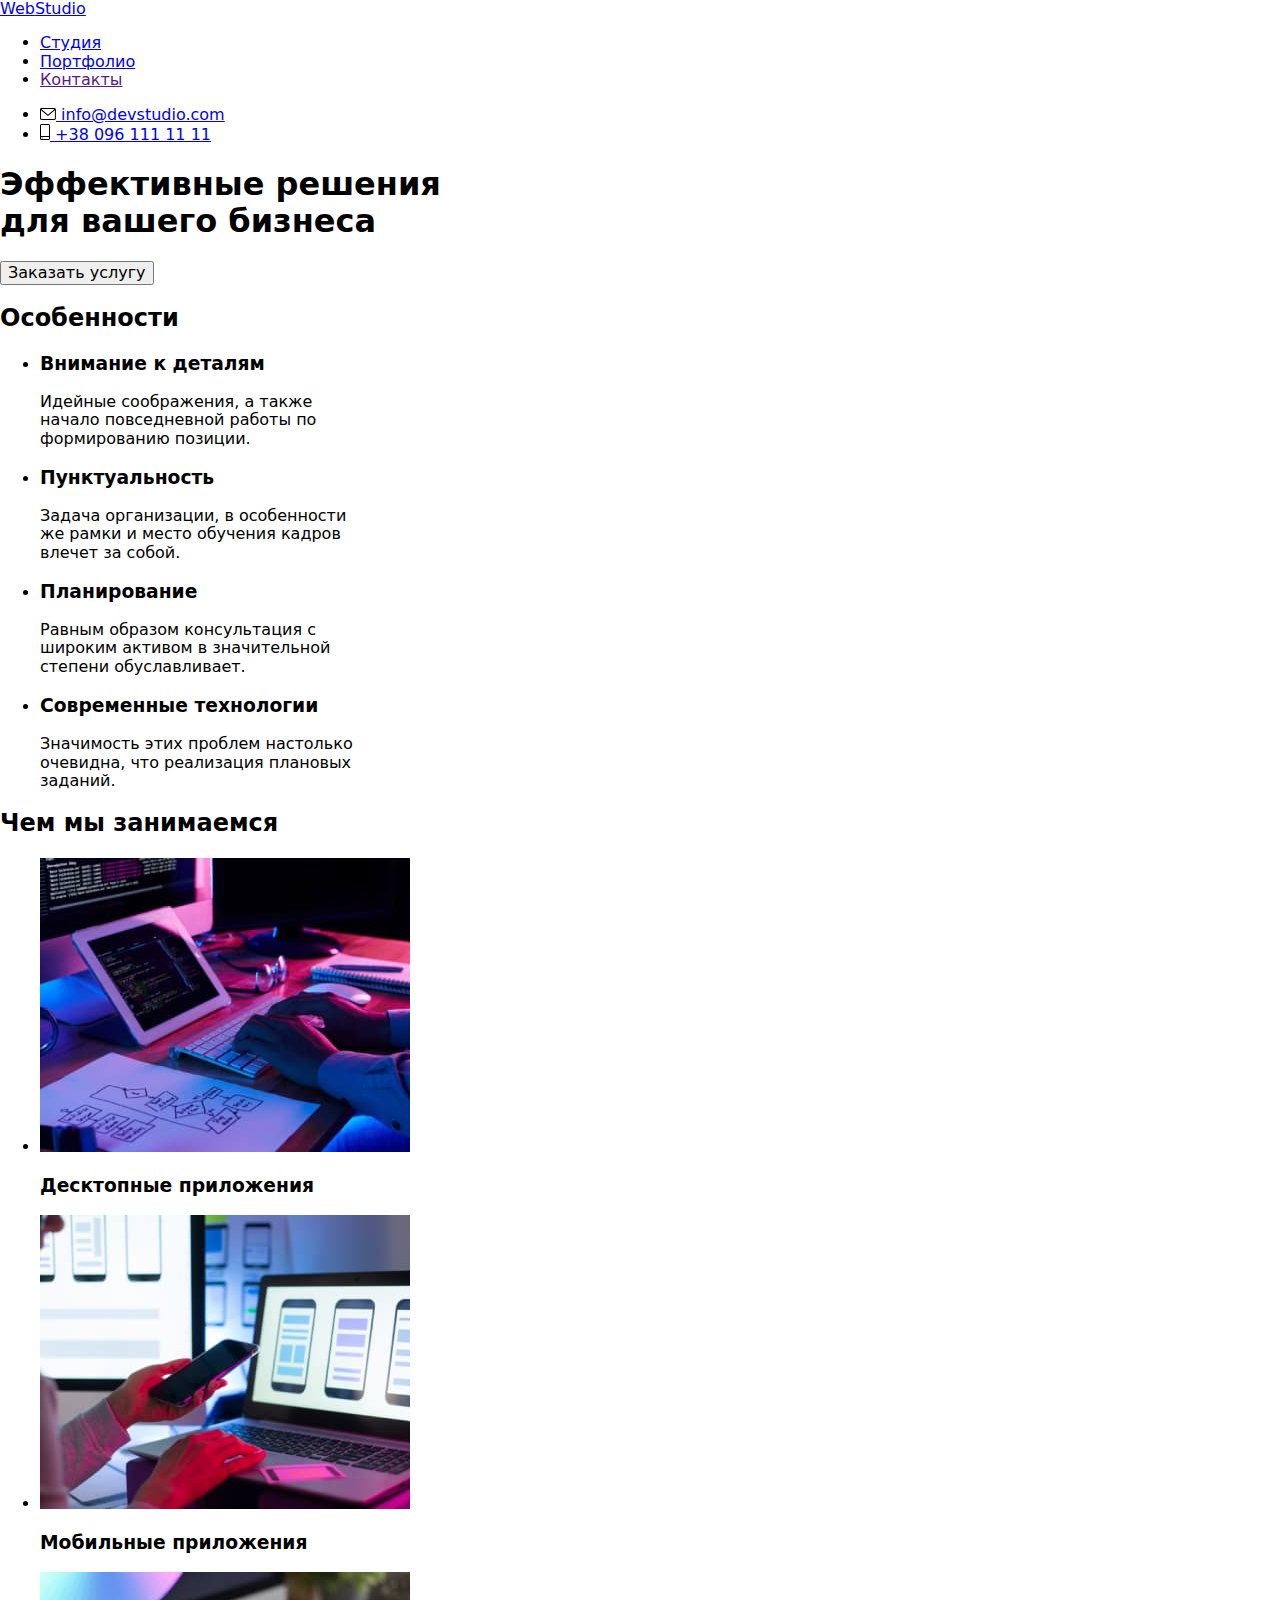
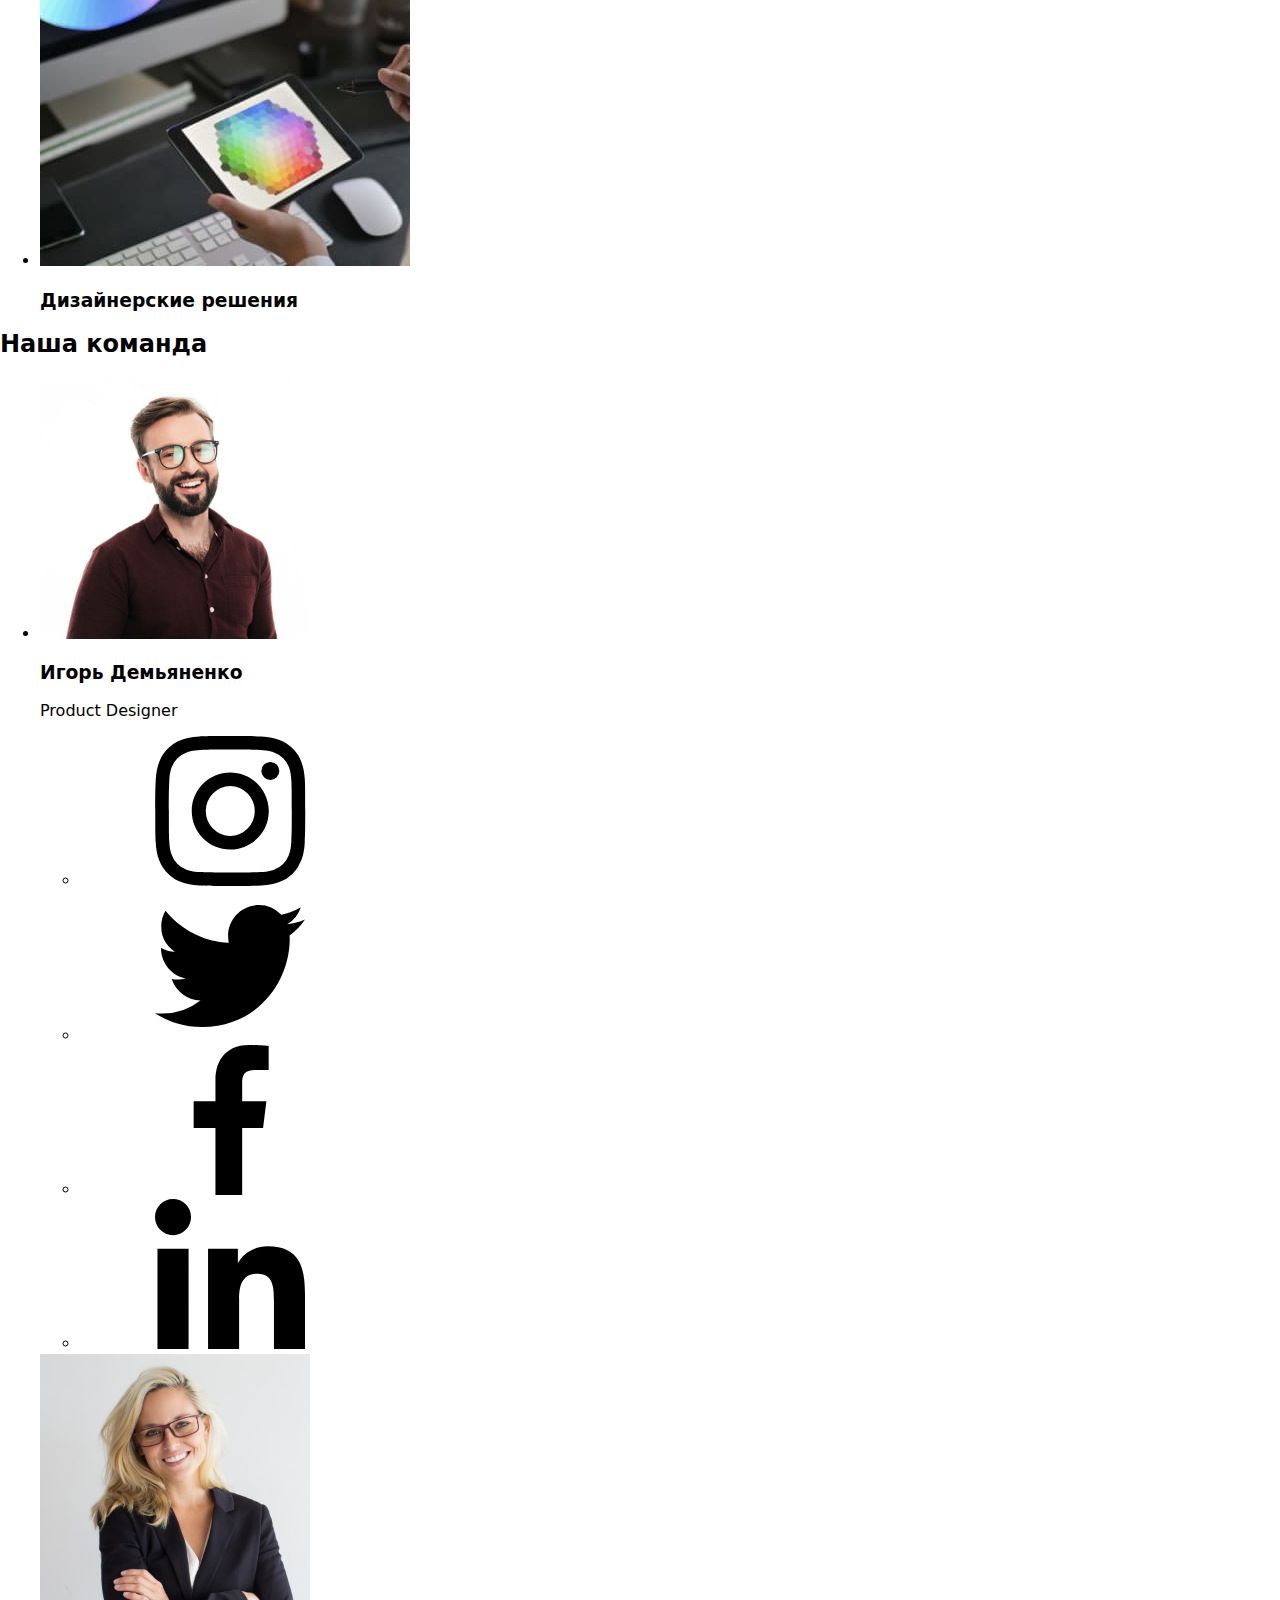
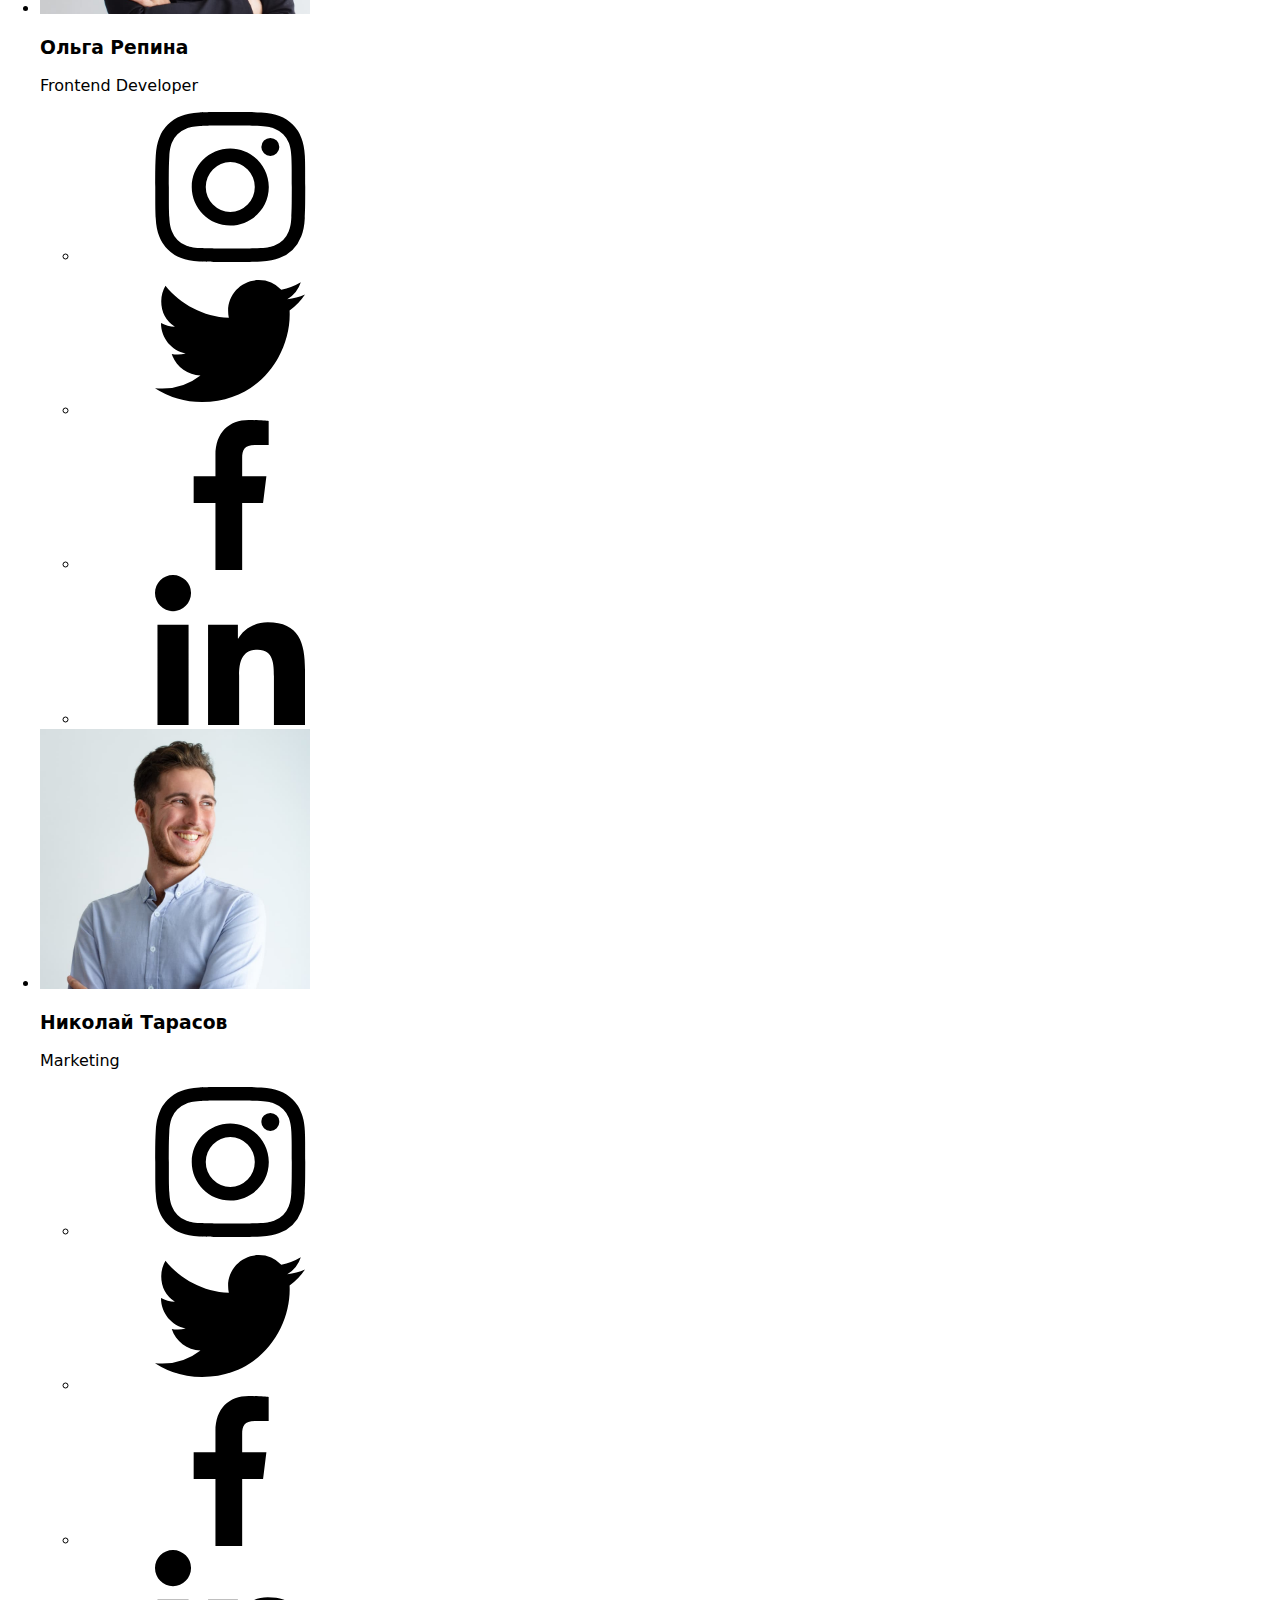
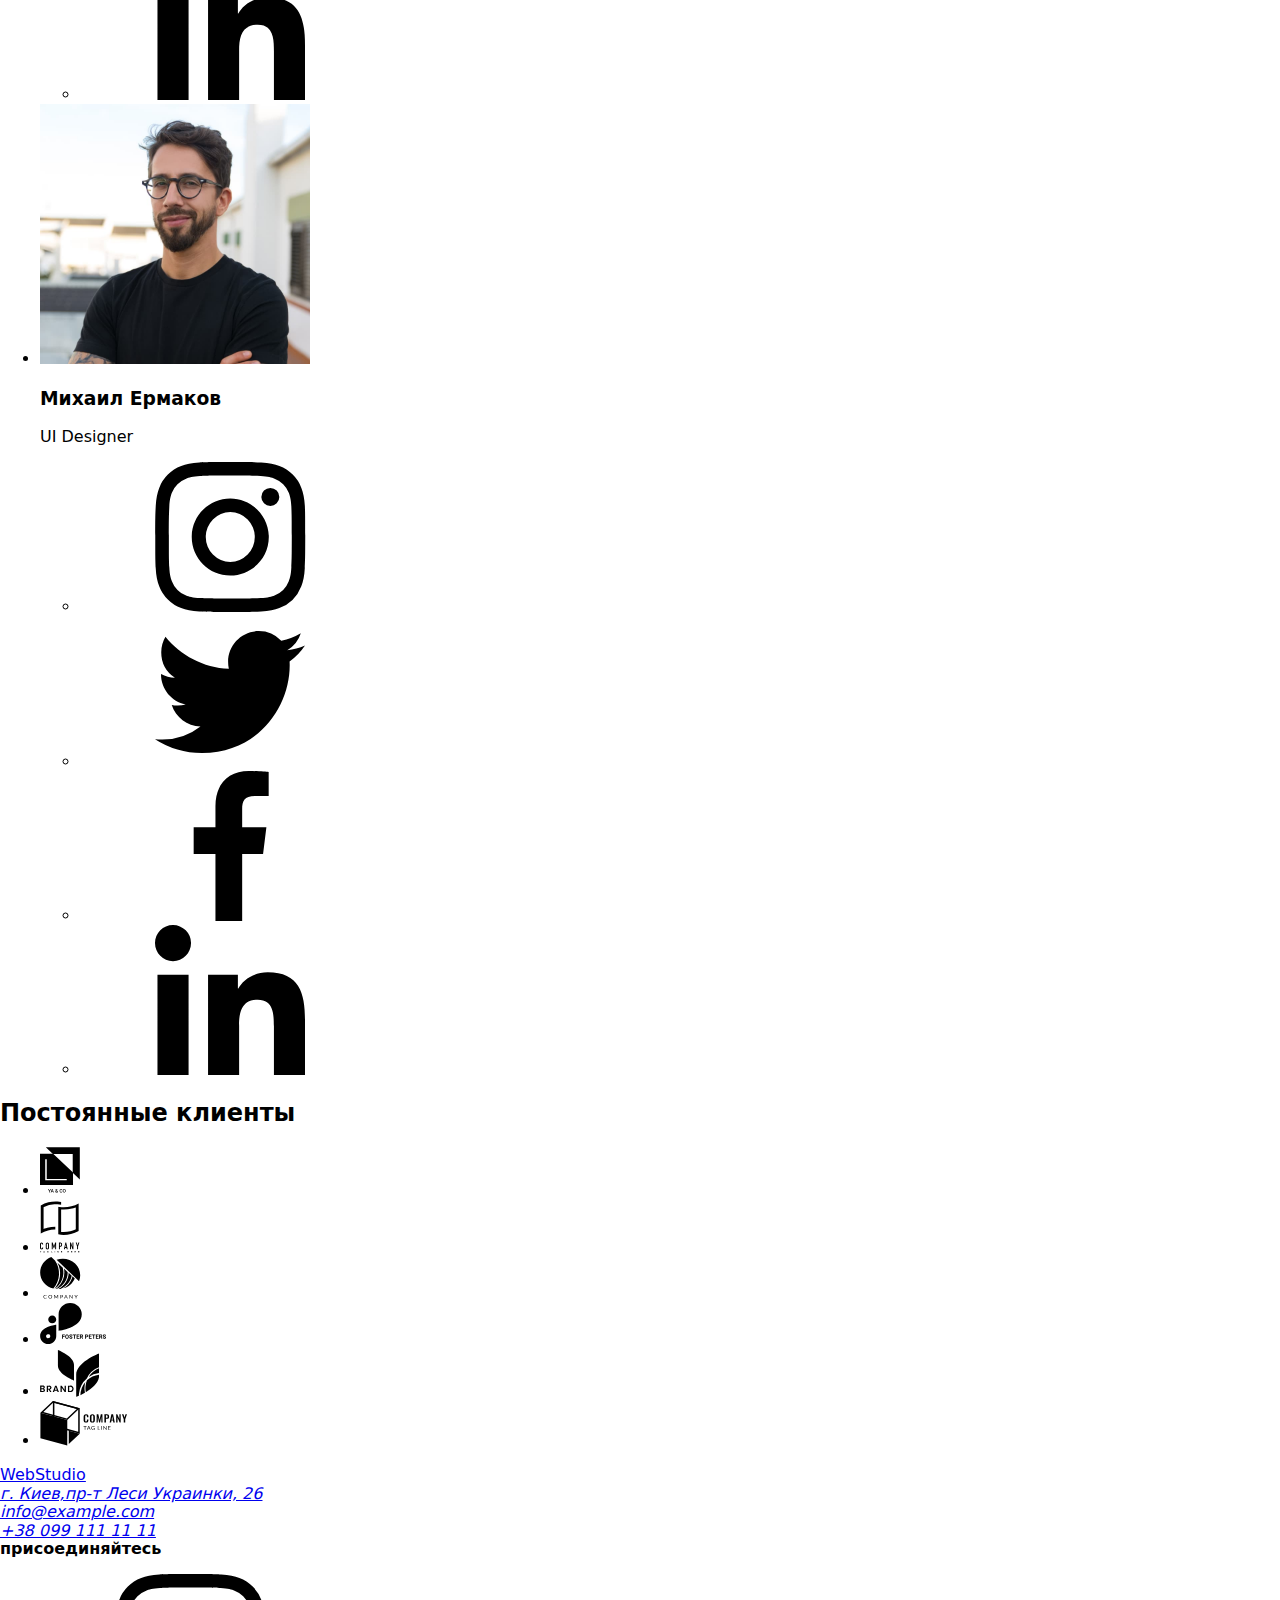
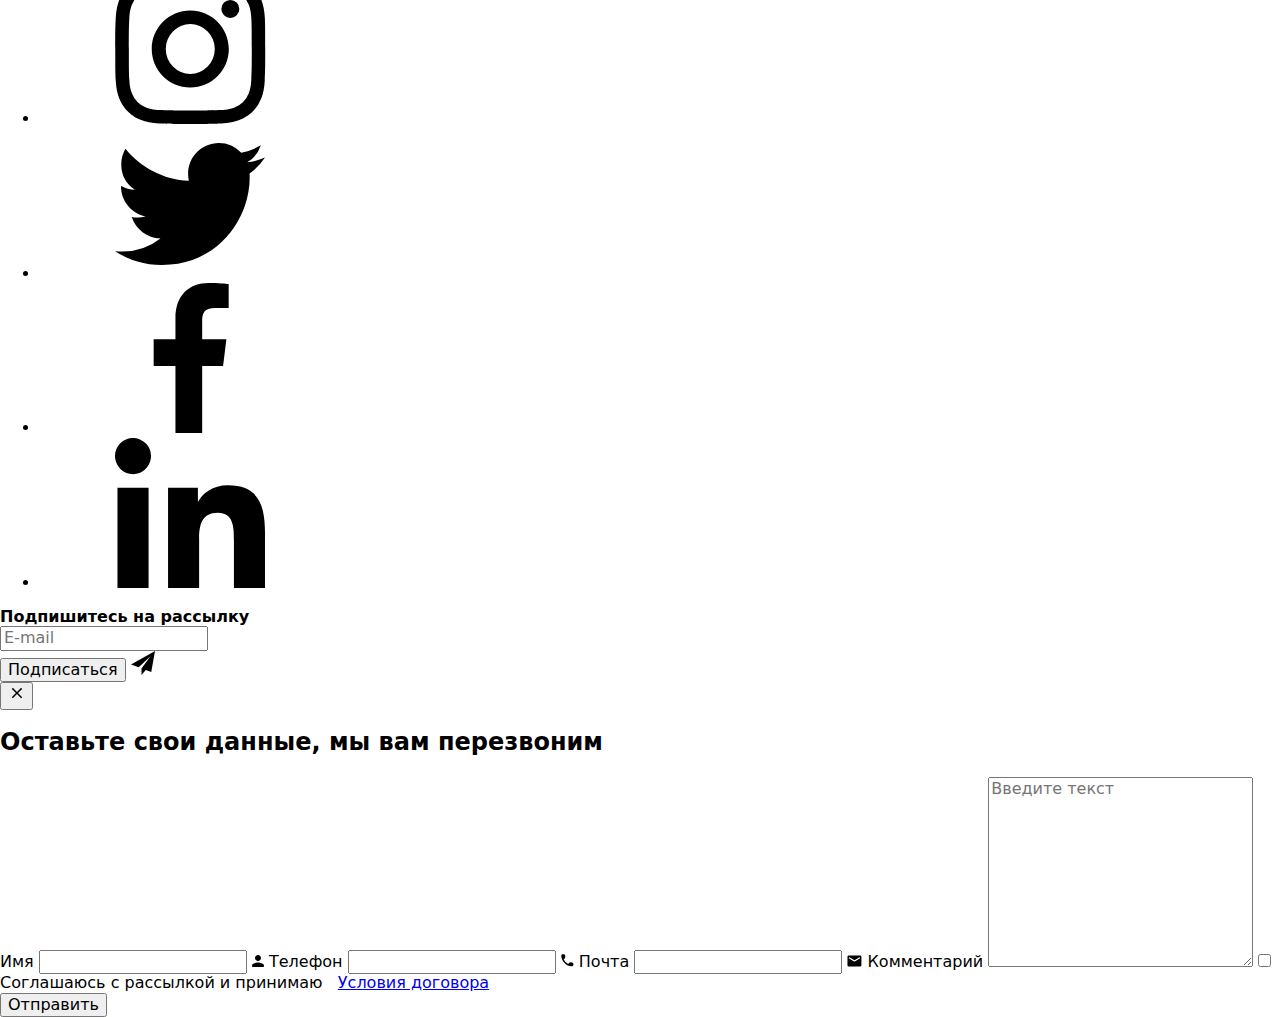
==== commit 9fdf248f: "Создаёт main.scss" ====
--- a/index.html
+++ b/index.html
@@ -6,7 +6,7 @@
     <title>Веб студия</title>
     <link rel="stylesheet" href="https://cdnjs.cloudflare.com/ajax/libs/modern-normalize/1.0.0/modern-normalize.css"/>
     <link href="https://fonts.googleapis.com/css2?family=Raleway:wght@700&family=Roboto:wght@400;500;700;900&display=swap" rel="stylesheet"/>
-    <link rel="stylesheet" href="./css/style.css"/>
+    <link rel="stylesheet" href="./main.min.css"/>
   </head>
   <body>
     <!--HEADER-->
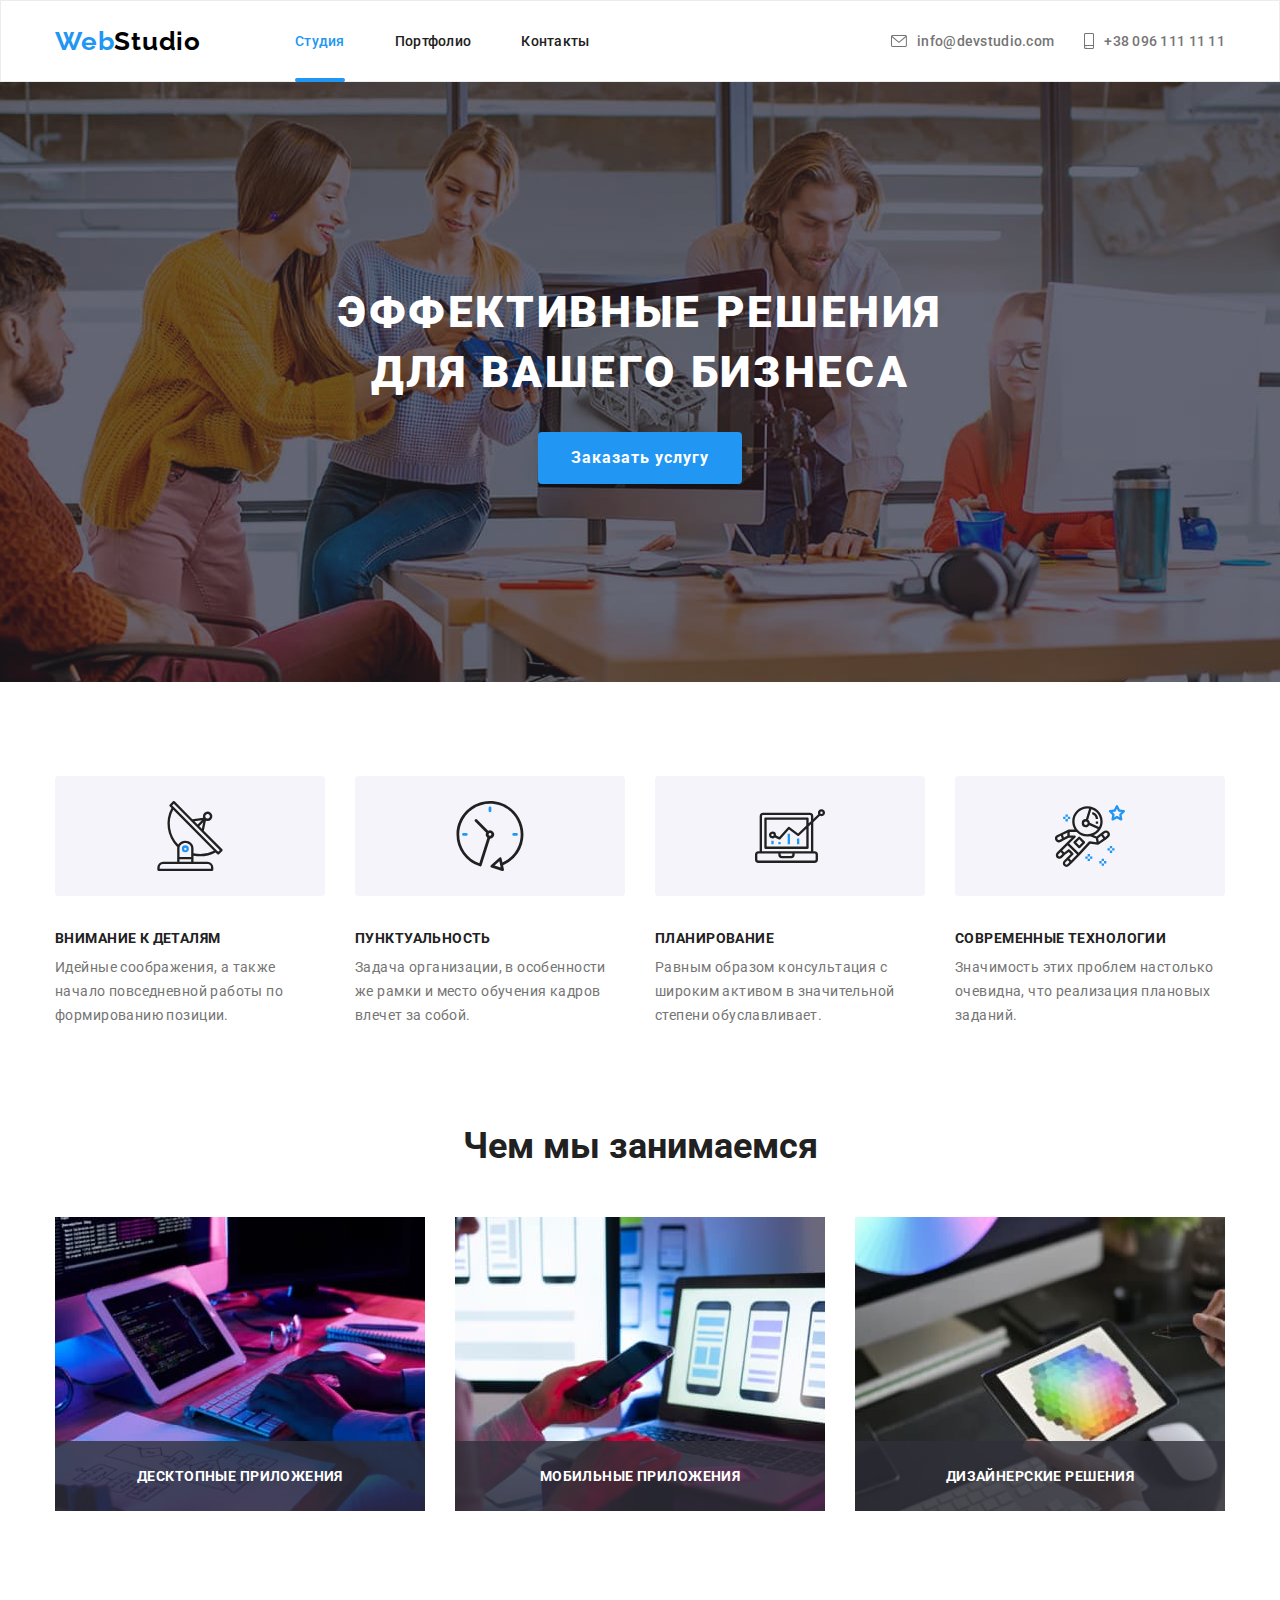
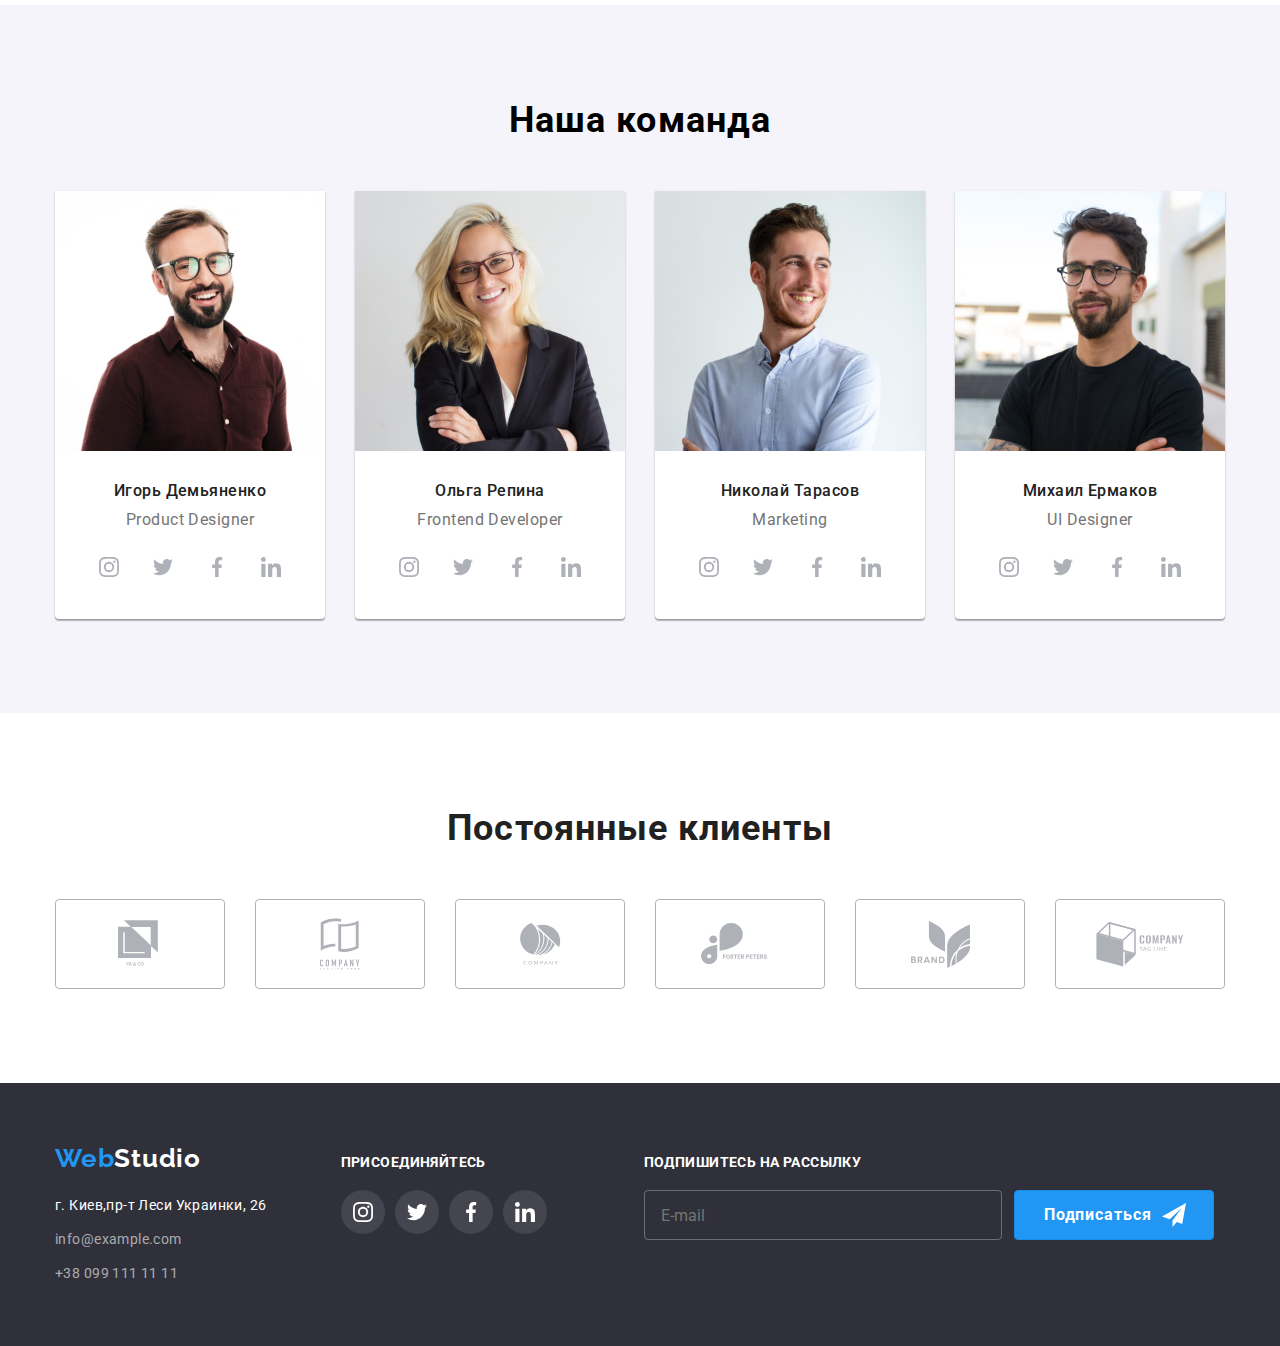
==== commit 93d18cf6: "Создаёт sass: main+porfolio.scss" ====
--- a/index.html
+++ b/index.html
@@ -6,7 +6,7 @@
     <title>Веб студия</title>
     <link rel="stylesheet" href="https://cdnjs.cloudflare.com/ajax/libs/modern-normalize/1.0.0/modern-normalize.css"/>
     <link href="https://fonts.googleapis.com/css2?family=Raleway:wght@700&family=Roboto:wght@400;500;700;900&display=swap" rel="stylesheet"/>
-    <link rel="stylesheet" href="./main.min.css"/>
+    <link rel="stylesheet" href="./css/main.min.css"/>
   </head>
   <body>
     <!--HEADER-->
--- a/css/main.min.css
+++ b/css/main.min.css
@@ -0,0 +1,2 @@
+.visually-hidden{position:absolute !important;clip:rect(1px 1px 1px 1px);clip:rect(1px, 1px, 1px, 1px);padding:0 !important;border:0 !important;height:1px !important;width:1px !important;overflow:hidden}html{box-sizing:border-box}*,*::before,*::after{box-sizing:inherit;margin:0;padding:0}body{font-family:Roboto,sans-serif}img{display:block}.list{list-style:none}.link{text-decoration:none}.background-color{color:#e5e5e5}.header{background-color:#fff}.logo-accent{color:#2196f3}.footer{background-color:#2f303a}.contact-map{font-style:normal}.contact-mail{font-style:normal}.contact-tel{font-style:normal}.contact-bright-bg-mail,.contact-bright-bg-tel{color:#757575}.contact-mail,.contact-tel{color:rgba(255,255,255,0.6)}.option-button{color:#212121;background-color:#f5f4fa}.container{width:1200px;padding:0 15px;margin:0 auto}.header .container{display:flex}.hero .container{text-align:center;padding:200px 0}.sublist{display:flex;margin-left:auto}.sublist-item-mail{display:flex}.sublist-item-tel{display:flex;margin-left:30px}.contact-bright-bg-mail,.contact-bright-bg-tel{display:flex;align-items:center;padding:32px 0;font-weight:500;font-size:14px;line-height:1.143;letter-spacing:0.02em;color:#757575;transition-property:color;transition-duration:250ms;transition-timing-function:cubic-bezier(0.4, 0, 0.2, 1)}.contact-bright-bg-mail:hover,.contact-bright-bg-mail:focus,.contact-bright-bg-tel:hover,.contact-bright-bg-tel:focus{color:#2196f3}.contact-bright-bg-mail:hover .icon-envelope-svg,.contact-bright-bg-mail:focus .icon-envelope-svg,.contact-bright-bg-tel:hover .icon-smartphone-svg,.contact-bright-bg-tel:focus .icon-smartphone-svg{fill:#2196f3}.contact-map,.contact-mail,.contact-tel{font-family:Roboto,sans-serif;font-weight:400;font-size:14px;line-height:1.713;letter-spacing:0.03em}.contact-map{color:#fff}.contact-map,.contact-mail{display:inline-block;margin-bottom:10px;transition-property:color;transition-duration:250ms;transition-timing-function:cubic-bezier(0.4, 0, 0.2, 1)}.contact-map:hover,.contact-map:focus,.contact-mail:hover,.contact-mail:focus,.contact-tel:hover,.contact-tel:focus{color:#2196f3}.icon-envelope-svg,.icon-smartphone-svg{margin-right:10px;fill:#757575;transition-property:fill;transition-duration:250ms;transition-timing-function:cubic-bezier(0.4, 0, 0.2, 1)}.modal-button{display:inline-block;padding:10px 32px;font-family:Roboto,sans-serif;font-weight:700;font-size:16px;line-height:1.875;letter-spacing:0.06em;color:#fff;background-color:#2196f3;border:1px solid transparent;box-shadow:0px 4px 4px rgba(0,0,0,0.15);border-radius:4px;min-width:200px;min-height:50px;transition-property:background-color;transition-duration:250ms;transition-timing-function:cubic-bezier(0.4, 0, 0.2, 1)}.modal-button:hover,.modal-button:focus{background-color:#188ce8}.modal{position:absolute;top:50%;left:50%;transform:translate(-50%, -50%) scale(1);width:528px;height:581px;background:#fff;box-shadow:0px 1px 3px rgba(0,0,0,0.12),0px 1px 1px rgba(0,0,0,0.14),0px 2px 1px rgba(0,0,0,0.2);border-radius:4px;transition:all 500ms linear 250ms;padding:40px}.close-button{position:absolute;top:8px;right:8px;width:30px;height:30px;background-color:#fff;border:1px solid rgba(0,0,0,0.1);border-radius:50%;cursor:pointer;transition-property:fill;transition-duration:250ms;transition-timing-function:cubic-bezier(0.4, 0, 0.2, 1)}.close-button:hover,.close-button:focus{fill:#2196f3}.icon-close-button{position:absolute;top:50%;left:50%;transform:translate(-50%, -50%)}.backdrop{position:fixed;top:0;left:0;width:100%;height:100%;background-color:rgba(0,0,0,0.2);transition:all 500ms linear}.backdrop.is-hidden{opacity:0;visibility:hidden;pointer-events:none;transition:all 500ms linear 500ms}.backdrop.is-hidden .modal{transform:translate(-50%, -50%) scale(0);transition:all 500ms linear 0ms}.modal-form{display:flex;flex-direction:column}.modal-form-field{font-weight:400;font-size:12px;line-height:1,167;letter-spacing:0.01em;color:#757575;margin-bottom:10px}.modal-form-input{display:block;width:100%;height:40px;border:1px solid rgba(33,33,33,0.2);border-radius:4px;padding-left:42px}.modal-form-input:focus,.modal-form-massage:focus{outline:none;border:1px solid #2196f3}.modal-form-massage{height:120px;border:1px solid rgba(33,33,33,0.2);border-radius:4px;resize:none;font-weight:400;font-size:14px;line-height:1,141;letter-spacing:0.01em;color:rgba(117,117,117,0.5);padding:12px 16px;margin-top:4px;margin-bottom:20px}.modal-form-button{width:200px;height:50px;color:#fff;background-color:#2196f3;box-shadow:0px 4px 4px rgba(0,0,0,0.15);border:1px solid #188ce8;border-radius:4px;transition-property:background-color;transition-duration:250ms;transition-timing-function:cubic-bezier(0.4, 0, 0.2, 1)}.modal-form-button:hover,.modal-form-button:focus{background-color:#188ce8}.modal-form-policy-label{display:flex;justify-content:center;text-align:center;font-weight:400;font-size:14px;line-height:1,713;letter-spacing:0.03em;color:#757575;margin-bottom:30px}.modal-form-policy-label::before{content:"";display:flex;width:16px;height:15px;border-radius:2px;border:2px solid #212121;margin-right:7px}.modal-form-policy:checked+.modal-form-policy-label::before{background-color:#2196f3;border-color:#2196f3;background-image:url(../images/check-mark-icon.svg)}.headline-modal{margin-bottom:12px;font-weight:700;font-size:20px;line-height:1,151;text-align:center;letter-spacing:0.03em;color:#212121}.form-field-wraper{position:relative;display:block;margin-top:4px}.modal-icon-svg{position:absolute;top:50%;left:15px;transform:translateY(-50%)}.modal-form-input:focus+.modal-icon-svg{fill:#2196f3}.coment-titel-wraper{display:inline-block;font-weight:400;font-size:12px;line-height:1,167;letter-spacing:0.01em;color:#757575}.modal-link-accent-color{display:inline-block;color:#2196f3}.submit-button-wraper{display:flex;justify-content:center}.social-list{display:flex;justify-content:center}.social-list-item:not(:last-child){margin-right:10px}.social-list-link{display:flex;align-items:center;justify-content:center;width:44px;height:44px;background:#fff;border-radius:50%;transition-property:background-color;transition-duration:250ms;transition-timing-function:cubic-bezier(0.4, 0, 0.2, 1)}.social-list-link:hover,.social-list-link:focus{background-color:#2196f3}.social-list-svg{fill:#afb1b8;width:20px;height:20px;transition-property:fill;transition-duration:250ms;transition-timing-function:cubic-bezier(0.4, 0, 0.2, 1)}.social-list-link:hover .social-list-svg{fill:#fff}.social-block-footer{display:inline-flex;flex-direction:column;align-items:flex-start;margin-left:70px}.slogan{display:inline-block;margin-bottom:20px;font-size:14px;line-height:1,141;letter-spacing:0.03em;text-transform:uppercase;color:#fff}.social-list-footer{display:flex}.social-item-footer:not(:last-child){margin-right:10px}.social-link-footer{display:flex;align-items:center;justify-content:center;width:44px;height:44px;border-radius:50%;background-color:rgba(255,255,255,0.1);transition-property:background-color;transition-duration:250ms;transition-timing-function:cubic-bezier(0.4, 0, 0.2, 1)}.social-link-footer:hover,.social-link-footer:focus{background-color:#2196f3}.social-link-footer-svg{fill:#fff;width:20px;height:20px}.mailing-form{display:flex}.mailing-form-wraper{display:inline-flex;flex-direction:column;align-items:flex-start;margin-left:93px}.mailing-form-input{padding-left:16px;width:358px;height:50px;border:1px solid rgba(255,255,255,0.3);border-radius:4px;background-color:transparent;color:rgba(255,255,255,0.6)}.mailing-form-input:not(:last-child){margin-right:12px}.mailing-form-input:focus{outline:none}.mailing-form-submit{display:flex;align-items:center;padding-left:29px;width:200px;height:50px;font-weight:700;font-size:16px;line-height:1,876;align-items:center;text-align:center;letter-spacing:0.06em;color:#fff;border-radius:4px;background-color:#2196f3;border:1px solid #188ce8;outline:none;transition-property:background-color;transition-duration:250ms;transition-timing-function:cubic-bezier(0.4, 0, 0.2, 1)}.mailing-form-submit:hover,.mailing-form-submit:focus{background-color:#188ce8}.button-wraper{position:relative;display:flex}.submit-icon-svg{position:absolute;top:13px;right:28px;fill:#fff}.header{padding:0;border:1px solid #ECECEC}.logo-header{font-family:Raleway,sans-serif;font-weight:700;font-size:26px;line-height:1.191;letter-spacing:0.03em;color:#000;margin-right:94px}.navigation{display:flex;align-items:center}.navigation-list{display:flex}.navigation-list-item{position:relative}.navigation-list-item:not(:last-child){margin-right:50px}.navigation-list-link{display:inline-block;padding:32px 0;font-weight:500;font-size:14px;line-height:1.143;letter-spacing:0.02em;color:#212121;transition-property:color;transition-duration:250ms;transition-timing-function:cubic-bezier(0.4, 0, 0.2, 1)}.navigation-list-link.current::after{opacity:1;visibility:visible;pointer-events:auto}.navigation-list-link::after{content:"";position:absolute;bottom:-1px;left:0;display:flex;width:100%;height:4px;background:#2196f3;border-radius:2px;opacity:0}.navigation-list-link:hover,.navigation-list-link:focus{color:#2196f3}.navigation .navigation-list-link.current{color:#2196f3}.hero{max-width:1600px;height:600px;margin-left:auto;margin-right:auto;background-color:#2f303a;background-image:linear-gradient(rgba(47,48,58,0.4), rgba(47,48,58,0.4)),url(../images/section1/hero-bg-img.jpg),url(../images/section1/grey-bg-img.jpg);background-repeat:no-repeat;background-position:center;background-size:cover;background-origin:border-box}.hero .hero-headline{font-weight:900;font-size:44px;line-height:1.364;text-align:center;letter-spacing:0.06em;text-transform:uppercase;color:#fff;margin-bottom:30px}.features{padding:94px 0 0}.features-list{display:flex}.features-list-item{width:270px}.features-list-item:not(:last-child){margin-right:30px}.features-list-item::before{content:"";display:inline-block;border-radius:4px;width:100%;height:120px;background-repeat:no-repeat;background-position:center;background-color:#f5f4fa;margin-bottom:30px}.features-list-topic{font-weight:700;font-size:14px;line-height:1.143;letter-spacing:0.03em;text-transform:uppercase;color:#212121}.features-list-text{font-weight:400;font-size:14px;line-height:1.714;letter-spacing:0.03em;color:#757575;height:75px;margin-top:10px}.icon-antenna::before{content:"";background-image:url(../images/features-bg-img/1-antenna.svg)}.icon-clock::before{content:"";background-image:url(../images/features-bg-img/2-clock.svg)}.icon-diagram::before{content:"";background-image:url(../images/features-bg-img/3-diagram.svg)}.icon-astronaut::before{content:"";background-image:url(../images/features-bg-img/4-astronaut.svg)}.about{padding:94px 0}.about-desc{margin-bottom:50px;font-weight:700;font-size:36px;line-height:1.167;text-align:center;color:#212121}.about-desc-list{display:flex}.about-desc-item:not(:last-child){margin-right:30px}.about-img-wraper{position:relative}.about-img-overlay{padding-top:27px;padding-bottom:27px;position:absolute;bottom:0;left:0;height:70px;width:100%;font-weight:700;font-size:14px;line-height:1,141;text-align:center;letter-spacing:0.03em;text-transform:uppercase;color:#fff;background:rgba(47,48,58,0.8)}.team{background-color:#f5f4fa;padding-top:94px;padding-bottom:94px}.team-staff{font-weight:700;font-size:36px;line-height:1.167;text-align:center;letter-spacing:0.03em;color:var(--titel-text-color);margin-bottom:50px}.staff-list{display:flex}.staff-info{padding:30px 10px}.staff-name{font-weight:500;font-size:16px;line-height:1.187;letter-spacing:0.03em;text-align:center;color:#212121;margin-bottom:10px}.staff-spetiality{font-weight:400;font-size:16px;line-height:1.187;letter-spacing:0.03em;text-align:center;color:#757575;margin-bottom:16px}.team-list-item{background:#fff;box-shadow:0px 1px 3px rgba(0,0,0,0.12),0px 1px 1px rgba(0,0,0,0.14),0px 2px 1px rgba(0,0,0,0.2);border-radius:0px 0px 4px 4px}.team-list-item:not(:last-child){margin-right:30px}.clients{padding:94px 0}.clients-list{display:flex}.clients-list-icon:not(:last-child){margin-right:30px}.clients-link{display:flex;align-items:center;justify-content:center;border:1px solid #afb1b8;border-radius:4px;width:170px;height:90px;transition-property:border-color;transition-duration:250ms;transition-timing-function:cubic-bezier(0.4, 0, 0.2, 1)}.clients-link:hover,.clients-link:focus{border-color:#2196f3}.clients-logo-svg{display:flex;fill:#afb1b8;transition-property:fill;transition-duration:250ms;transition-timing-function:cubic-bezier(0.4, 0, 0.2, 1)}.clients-link:hover .clients-logo-svg{fill:#2196f3}.titel-text{margin-bottom:50px;font-weight:700;font-size:36px;line-height:1.167;text-align:center;letter-spacing:0.03em;color:#212121}.footer{padding:60px 0}.logo-address-footer{display:inline-flex;flex-direction:column;align-items:flex-start}.logo-footer{display:inline-block;margin-bottom:20px;font-family:Raleway,sans-serif;font-weight:700;font-size:26px;line-height:1.191;letter-spacing:0.03em;color:#fff}
+/*# sourceMappingURL=main.min.css.map */